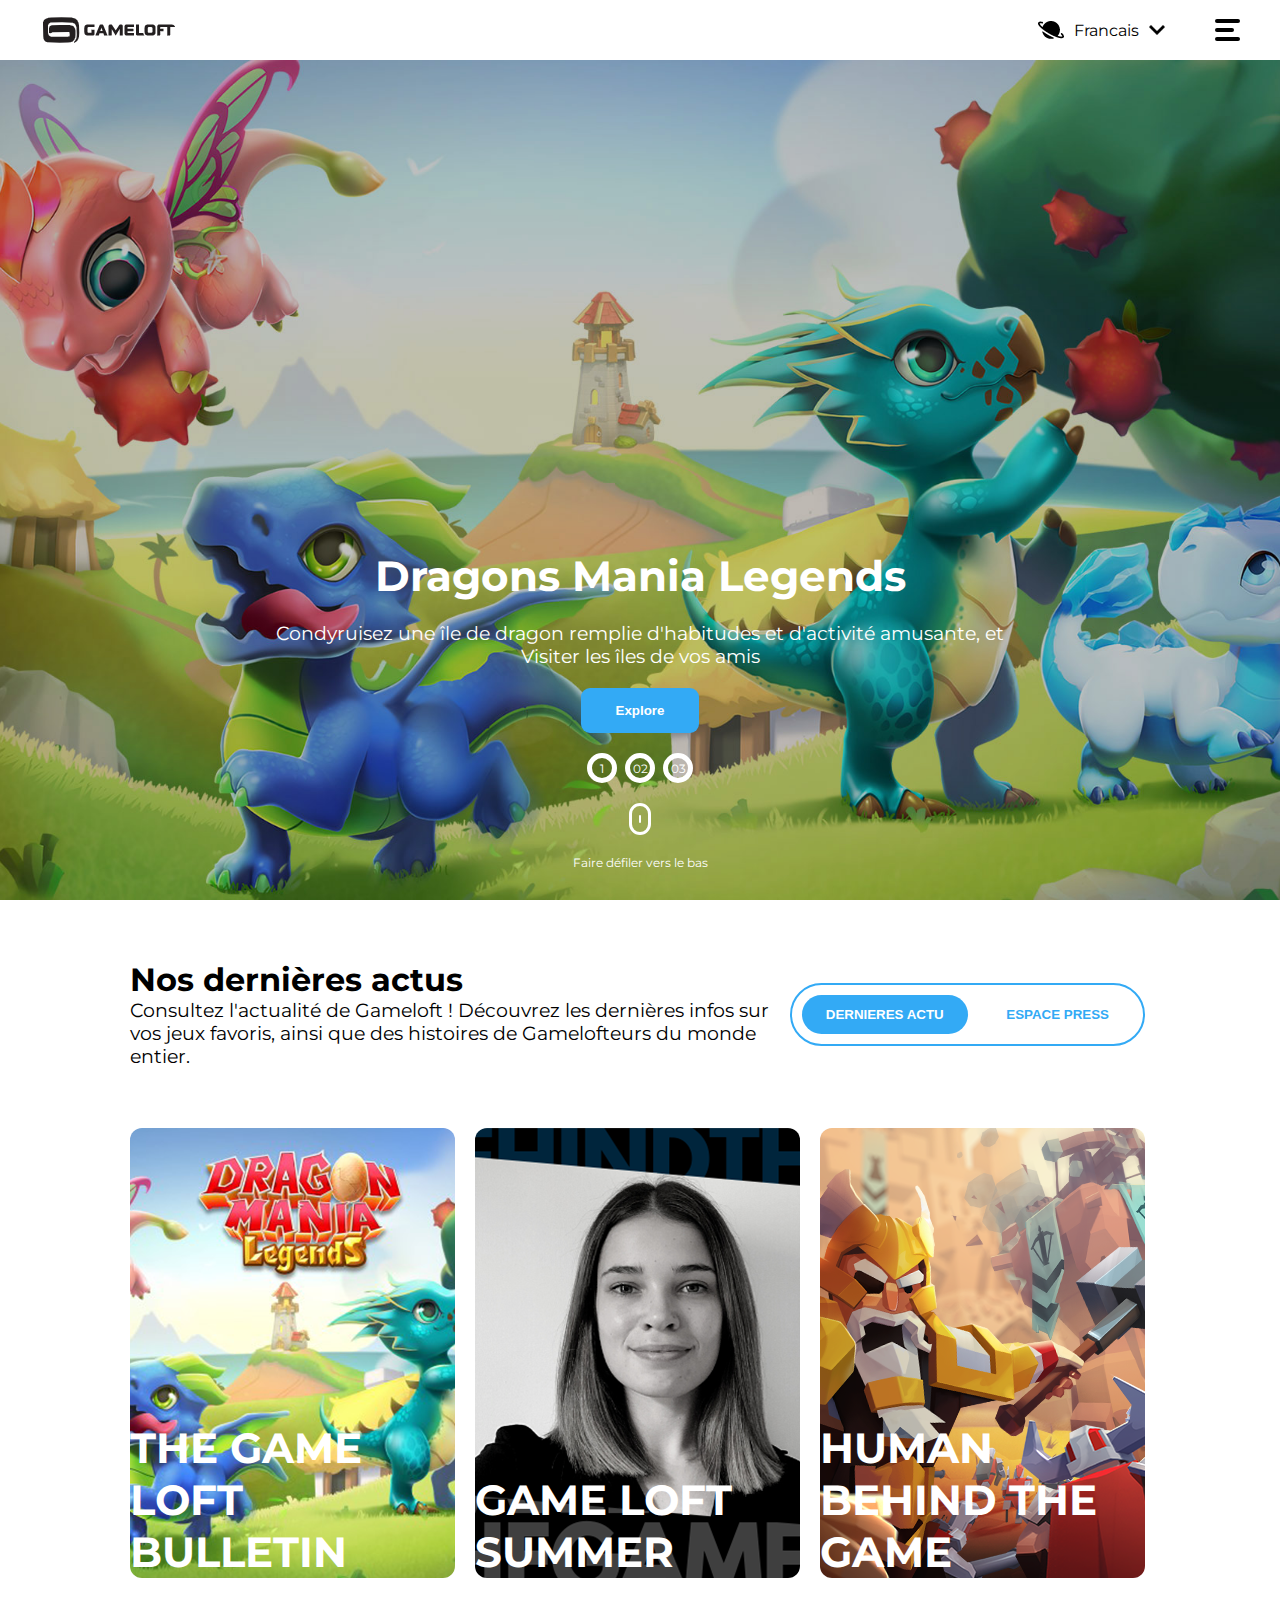
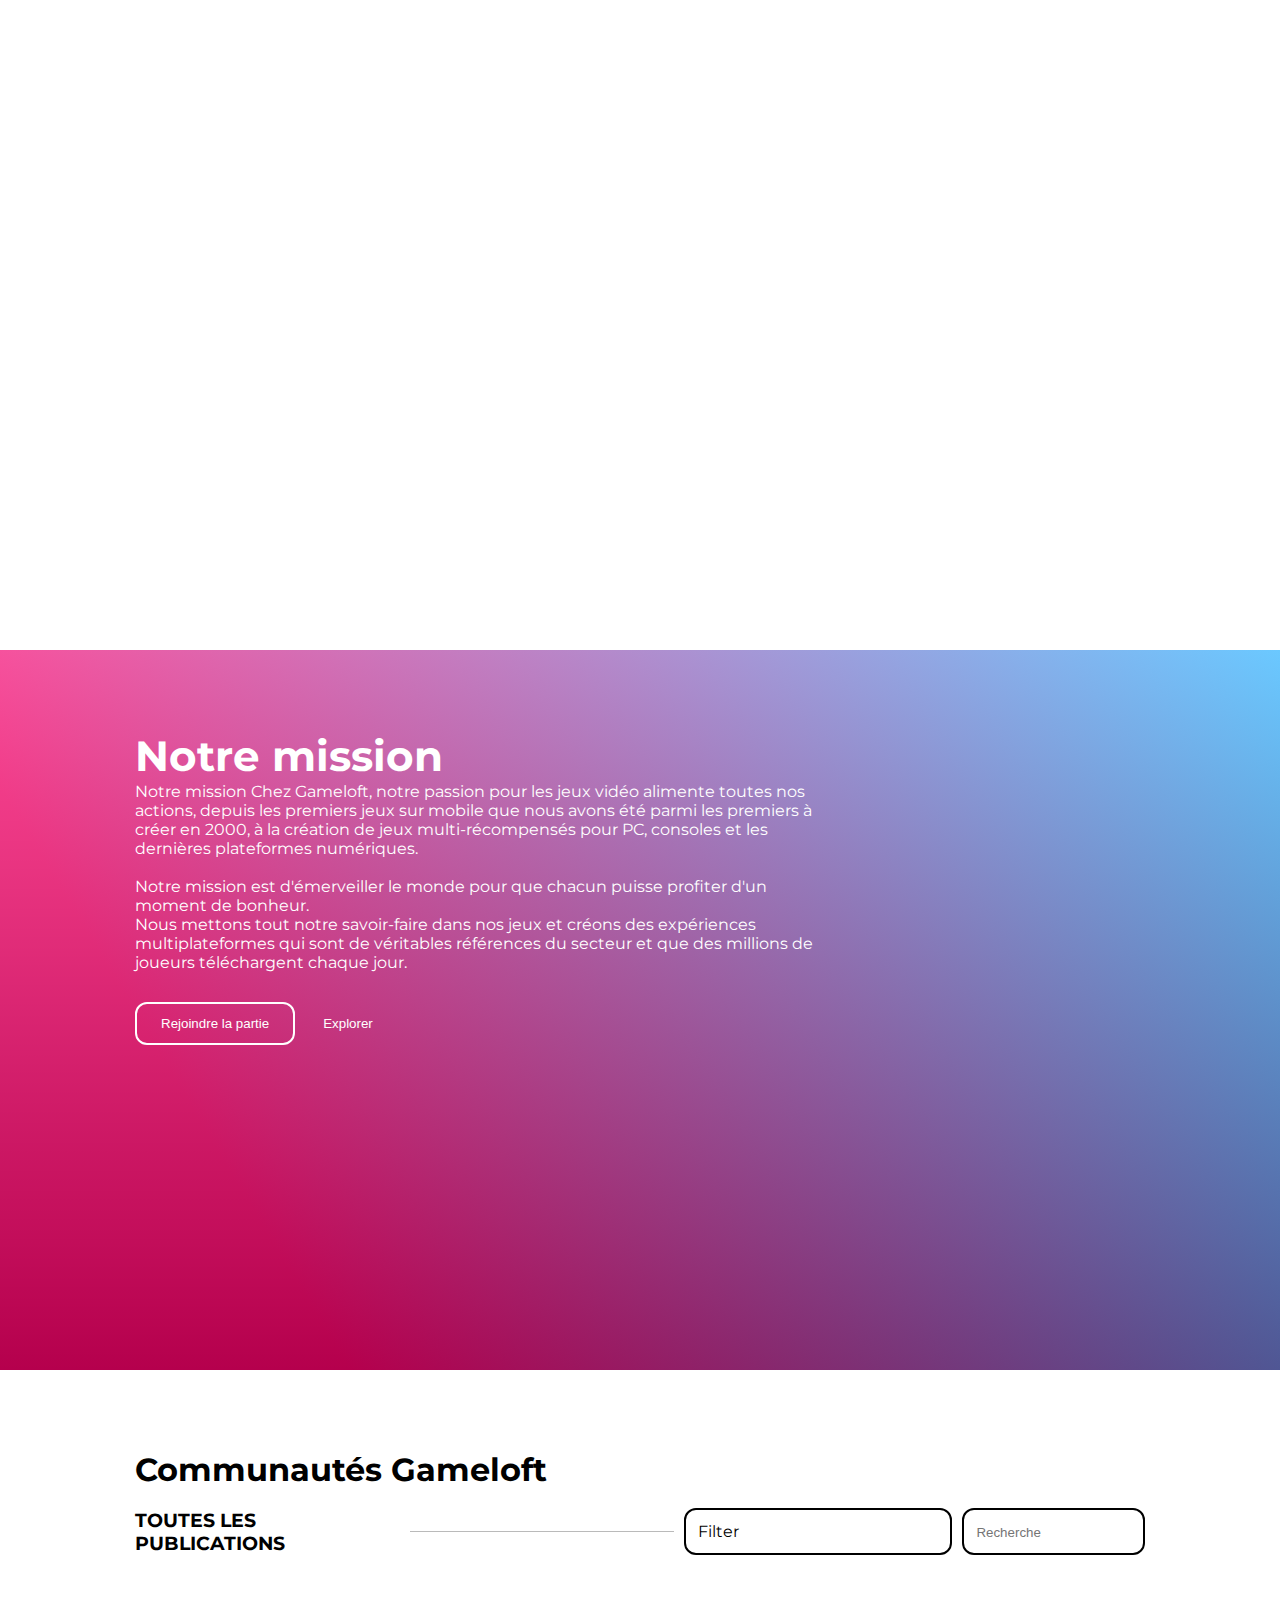
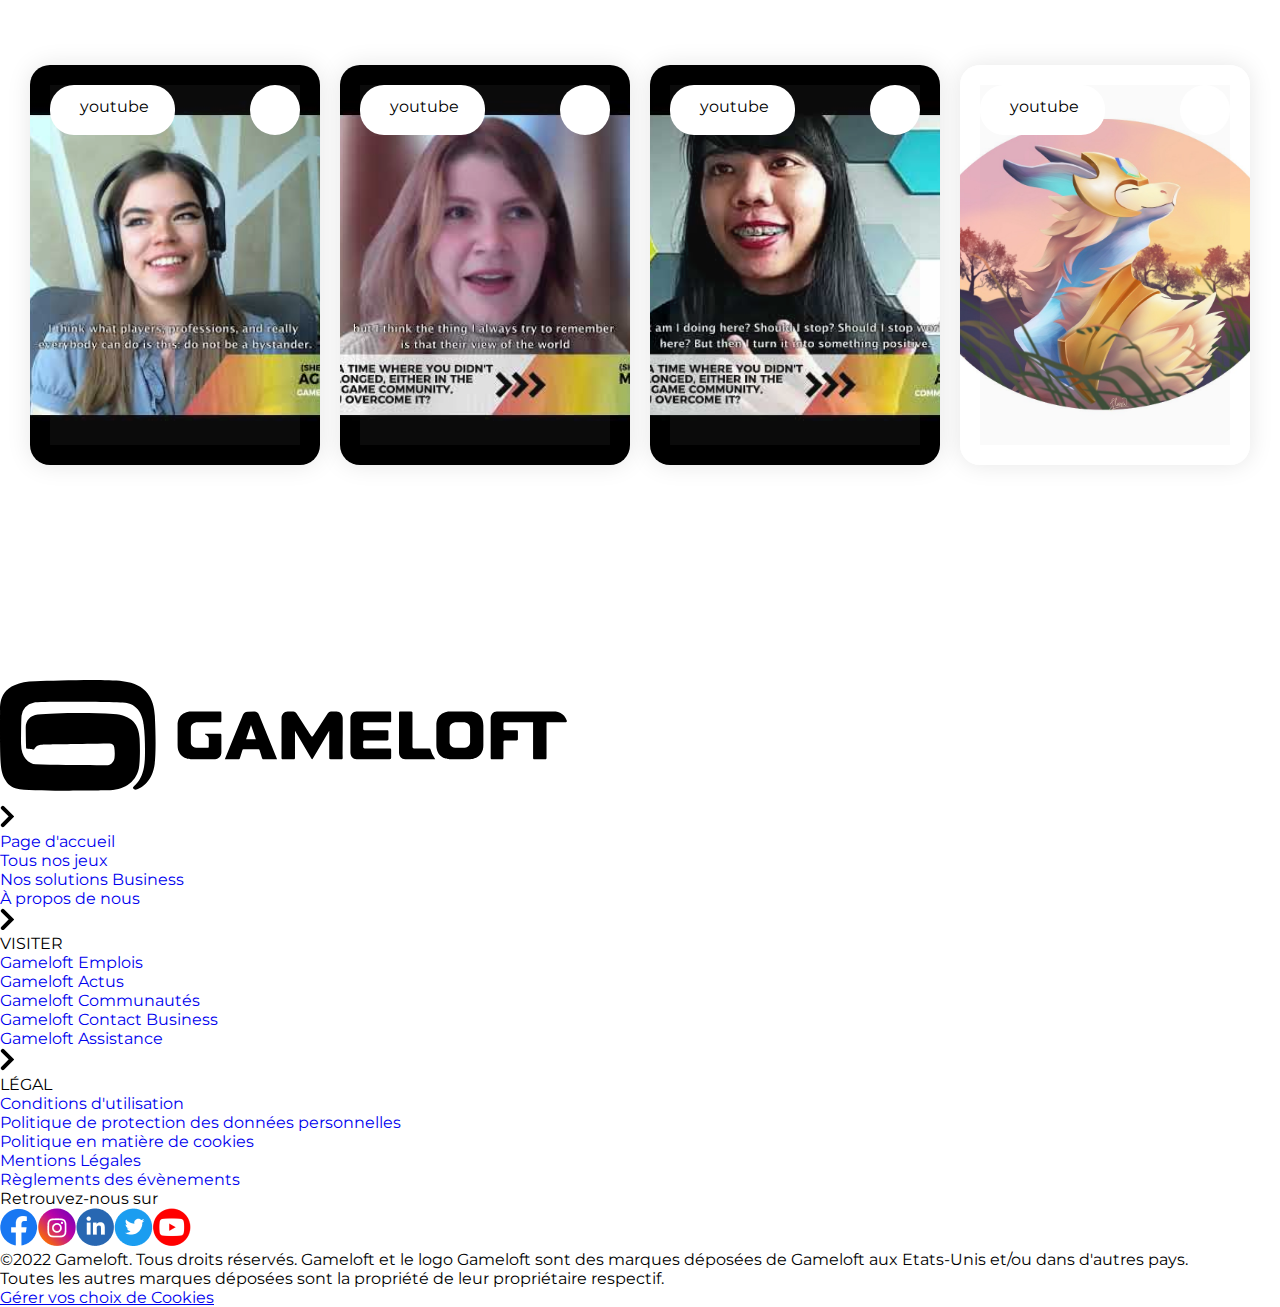
==== index copy.html @ cb3b779a "samuel" ====
<!DOCTYPE html>
<html lang="en">

<head>
    <meta charset="UTF-8">
    <meta http-equiv="X-UA-Compatible" content="IE=edge">
    <meta name="viewport" content="width=device-width, initial-scale=1.0">
    <link rel="stylesheet" href="./cssrapid_by_nk.css">
    <link rel="stylesheet" href="./style.css">
    <link rel="preconnect" href="https://fonts.googleapis.com">
    <link rel="preconnect" href="https://fonts.gstatic.com" crossorigin>
    <link href="https://main.assets.gameloft.com/static/css/main.97bd566f.css" rel="stylesheet">
    <link rel="stylesheet" type="text/css" href="https://main.assets.gameloft.com/static/css/334.dd77a135.chunk.css">
    <link rel="stylesheet" type="text/css" href="./sam.css">
    <link href="https://fonts.googleapis.com/css2?family=Montserrat:wght@400;700&display=swap" rel="stylesheet">

    <title>Document</title>
</head>

<body>
    <header class="n flex space-between align-items-center">
        <img src="./bma.png" alt="">
        <div class="flex nj">
            <img src="./planet.png" alt=""><span>Francais</span><img src="./arrow-down.png" alt="" width="16">
            <div class="menu pointer">
                <div class="top"></div>
                <div class="md"></div>
                <div class="bottom"></div>
            </div>
        </div>
    </header>
    <main>
        <div class="an flex align-items-flex-end justify-content-center">
            <div class="gro flex align-items-center flex-column">
                <h1 class="white h1">Dragons Mania Legends
                </h1>
                <p class="grand white" style="text-align: center;">Condyruisez une île de dragon remplie d'habitudes et
                    d'activité amusante,
                    et <br>
                    Visiter les îles de vos amis</p>
                <button class="bl">Explore</button>
                <div class="chiffre flex">
                    <div class="un circle flex align-items-center justify-content-center white">1</div>
                    <div class="deux circle  flex justify-content-center align-items-center white">02</div>
                    <div class="trois circle flex align-items-center justify-content-center white">03</div>
                </div>
                <div class="rect flex ">
                    <div class="child"></div>
                </div>
                <p class="petit white">Faire défiler vers le bas</p>
            </div>

        </div>

        <section class="sect1">
            <div class="tete flex align-items-center">
                <div class="text">
                    <h1 class="h2">Nos dernières actus</h1>
                    <p class="grand">Consultez l'actualité de Gameloft ! Découvrez les dernières infos sur vos jeux
                        favoris, ainsi que
                        des histoires de Gamelofteurs du monde entier.</p>
                </div>
                <div class="last flex">
                    <button class="blue">DERNIERES ACTU</button>
                    <button class="nj">ESPACE PRESS</button>
                </div>
            </div>
            <div class="cartes">
                <div class="cart" style="background-image: url('./3.png');">
                    <h1 class="h1">THE GAME LOFT BULLETIN</h1>
                </div>
                <div class="cart" style="background-image: url('./1.png');">
                    <h1 class="h1">GAME LOFT SUMMER</h1>
                </div>
                <div class="cart" style="background-image: url('./2.png');">
                    <h1 class="h1">HUMAN BEHIND THE GAME</h1>
                </div>
            </div>
        </section>
        <section class="sect2">
            <div class="part">
                <div class="ensemble">
                    <h1 class="h1">Notre mission</h1>
                </div>
                <p>
                    Notre mission
                    Chez Gameloft, notre passion pour les jeux vidéo alimente toutes nos actions, depuis les premiers
                    jeux
                    sur mobile que nous avons été parmi les premiers à créer en 2000, à la création de jeux
                    multi-récompensés pour PC, consoles et les dernières plateformes numériques. <br><br>

                    Notre mission est d'émerveiller le monde pour que chacun puisse profiter d'un moment de bonheur.
                    <br>
                    Nous mettons tout notre savoir-faire dans nos jeux et créons des expériences multiplateformes qui
                    sont
                    de véritables références du secteur et que des millions de joueurs téléchargent chaque jour.
                </p>
                <button>Rejoindre la partie</button> <button class="btn2">Explorer</button>
            </div>



        </section>

        <section class="sect3">
            <div class="op">
                <h1 class="h2">Communautés Gameloft</h1>
                <br>
                <div class="filtre flex align-items-center">
                    <p class="grand pc" style="font-weight: 700;">TOUTES LES PUBLICATIONS</p>
                    <div class="trait pc"></div>
                    <div class="ft pc">Filter</div>
                    <form action="" class="form">
                        <input type="text" placeholder="Recherche">

                    </form>
                </div>
            </div>

            <div class="galerie">
                <div class="gt" style="background-image: url('./hqdefault (1).jpg');">
                    <div class="back">
                        <div class="send">
                            <p>youtube</p>
                            <div class="sd"></div>
                        </div>
                    </div>
                </div>

                <div class="gt" style="background-image: url('./hqdefault (2).jpg');">
                    <div class="back">
                        <div class="send">
                            <p>youtube</p>
                            <div class="sd"></div>
                        </div>
                    </div>
                </div>

                <div class="gt" style="background-image: url('./hqdefault.jpg');">
                    <div class="back">
                        <div class="send">
                            <p>youtube</p>
                            <div class="sd"></div>
                        </div>
                    </div>
                </div>

                <div class="gt"
                    style="background-image: url('./281960034_5383888024968499_2593416771716586921_n.jpg');">
                    <div class="back">
                        <div class="send">
                            <p>youtube</p>
                            <div class="sd"></div>
                        </div>
                    </div>
                </div>



            </div>
        </section>

    </main>

    <div class="com-footer">
        <div class="com-footer__wrapper">
            <div style="opacity: 1; visibility: inherit; transform: translate(0px, 0px);"><svg width="566.87"
                    height="130.71" viewBox="0 0 149.98 34.583" class="com-footer__logo">
                    <g transform="translate(70.456 83.815)">
                        <g transform="matrix(.26457 0 0 .26457 -83.057 -93.761)" fill="currentColor">
                            <path
                                d="m53.08 147.92c3.2 5.57 8.08 8.18 14.21 8.87 22 2.51 87.63 1.14 87.73 1.14 15.57 0 28.07-7.13 31.45-21.86 0.86-3.75 1.54-16.46 0.76-29.94-0.82-14-7.2-23.25-26.24-24.55-25.29-1.71-61.06-0.9-75.53 0.59-7.73 0.8-12.23 6.08-12.13 13.28 0.23 17.16 0.42 19.8 0.6 20.73 7.68 1.1 7.59 1.17 7.82 0.75a8.64 8.64 0 0 1 6.69-4.46c3.26-0.43 0.8-0.3 68.7-1.33 2.65 0 4.23 1.2 4.72 3.81a38.25 38.25 0 0 1 0.31 10.25c-0.22 2.91-2.62 7.55-7 7.61-0.1 0-48.64 0.23-71.8-0.84-7-0.32-14.67-7.22-14.67-20.06 0-5.45 0-23 0.46-28.45a14.49 14.49 0 0 1 12-13.18c8.64-1.57 89.15-0.62 94.26 0.55 14.53 3.32 15.75 20.73 15.8 21.1 1.36 10 1.49 21.28 1.37 31.47-0.3 23-8.89 28.05-11.76 31.37-0.86 1 0.25 1.46 1.95 2.69 7.22-1.35 17.55-9.25 19.57-26 0.78-6.47 1.38-21.28 0.13-47.85-0.81-17.25-8.06-32.11-32.1-34.85-20.85-2.37-66.77-0.48-87.39 0-36 0.82-35.32 21.37-35.33 29.74-0.14 52.99-0.09 59.85 5.42 69.42z">
                            </path>
                            <path
                                d="m301.82 79.16a4.92 4.92 0 0 1 3.08 0.93 5.88 5.88 0 0 1 1.84 2.46l18 44.2h-14.25c-0.43-0.09-0.66-0.5-0.85-1.22l-2.41-7.61c-0.1-0.82-0.55-1-1.57-1h-14.07c-1 0-1.47 0.19-1.57 1l-2.41 7.65c-0.18 0.72-0.41 1.13-0.85 1.22h-14.29l18.05-44.2a5.82 5.82 0 0 1 1.35-2 5.12 5.12 0 0 1 3.61-1.35zm-8.08 27.69h9.77l-4.89-14.17z">
                            </path>
                            <path
                                d="m254.91 115.47c1.26 0 1.56-0.37 1.52-1.57v-7.34c0-1.81-0.88-2.81-2.43-3.65-0.42-0.22-2.2-1.47-1.06-1.47h14.51c1.2 0 1.58 0.28 1.57 1.53v17c0 3.44-2.36 6.78-6.23 6.78h-24.64c-2.49 0-12.93-1.55-12.93-13.85v-19.85c0-12.3 10.44-13.91 12.93-13.89h29.34c1.26 0 1.55 0.39 1.53 1.59v7.54c0 1.2-0.27 1.57-1.53 1.57h-21.82c-4.82 0-7.2 2.53-7.2 5.66v14.29c0 3.12 2.38 5.66 7.2 5.66 0.46 0-0.55-0.03 9.24 0z">
                            </path>
                            <path
                                d="m504.45 115.47c-4.81 0-7.19-2.54-7.19-5.66v-14.29c0-3.13 2.38-5.66 7.2-5.66h6.11c4.81 0 7.19 2.53 7.19 5.66v14.29c0 3.12-2.37 5.66-7.19 5.66zm13.63 11.28c2.5 0 12.94-1.55 12.94-13.85v-19.85c0-12.3-10.44-13.91-12.93-13.89h-21.15c-2.5 0-12.93 1.59-12.93 13.89v19.87c0 12.3 10.43 13.87 12.93 13.85z">
                            </path>
                            <path
                                d="m360.39 126.4 16.5-28.05v26.9c0 0.73 0 1.5 1.38 1.5h10.7c1 0 1.38-0.31 1.38-1.47 0-23 0.12-15.91 0-39.31 0-3.44-2.36-6.81-6.23-6.81h-5.09a3.78 3.78 0 0 0-3.52 1.61c-15.92 24.49-14.87 23.21-15.73 23.4-0.86-0.19 0.2 1.11-15.73-23.4a3.78 3.78 0 0 0-3.52-1.61h-5.14c-3.88 0-6.21 3.37-6.23 6.81v39.31c0 1.16 0.34 1.47 1.38 1.47h10.7c1 0 1.38-0.31 1.38-1.47v-26.93l16.5 28.05a0.7 0.7 0 0 0 1.27 0z">
                            </path>
                            <path
                                d="m477.91 116.43a1.71 1.71 0 0 0-1.22-0.33h-15.12a1.45 1.45 0 0 1-1.45-1.46v-33.93c0-0.74 0-1.55-1.38-1.55h-10.7c-1 0-1.38 0.35-1.38 1.51v39.31c0 3.45 2.35 6.77 6.23 6.77h30a28.44 28.44 0 0 1-4.98-10.32z">
                            </path>
                            <path
                                d="m614.39 88.22c-2.4-7.83-10.19-9.08-12.3-9.06h-57.53c-3.87 0-6.19 3.37-6.23 6.81v39.31c0 1.16 0.34 1.47 1.38 1.47h10c1 0 1.38-0.31 1.38-1.47v-15.82a1.46 1.46 0 0 1 1.46-1.46h11.49c1.26 0 1.53-0.35 1.53-1.57v-6.91c0-1.22-0.27-1.57-1.53-1.57h-11.5a1.45 1.45 0 0 1-1.46-1.45v-5.19a1.45 1.45 0 0 1 1.46-1.45h28.2v35.42c0 1.16 0.34 1.47 1.37 1.47h10.71c1 0 1.38-0.31 1.38-1.47v-35.42h18.68c1.26 0 1.92-0.3 1.51-1.64z">
                            </path>
                            <path
                                d="m436.09 106.43c0 1.22-0.27 1.58-1.53 1.57h-22.29a1.47 1.47 0 0 0-1.46 1.46v5.18a1.46 1.46 0 0 0 1.46 1.46h25c1.26 0 1.53 0.41 1.53 1.57v7.54c0 1.2-0.27 1.55-1.52 1.54h-33c-3.87 0-6.19-3.32-6.22-6.77v-34c0-3.44 2.35-6.81 6.23-6.81h33c1.25 0 1.55 0.39 1.53 1.59v7.54c0 1.16-0.27 1.57-1.52 1.57h-25.03a1.46 1.46 0 0 0-1.46 1.45v5.19a1.46 1.46 0 0 0 1.46 1.45h22.29c1.26 0 1.53 0.35 1.53 1.57z">
                            </path>
                        </g>
                    </g>
                </svg></div>
            <div style="opacity: 1; visibility: inherit; transform: translate(0px, 0px);">
                <div class="CollapseItem_root__ooGWF com-footer__inner-link">
                    <div class="CollapseItem_mask__-0ii7"><svg width="14.277" height="22.898"
                            viewBox="0 0 14.277 22.898" class="CollapseItem_arrow__UVZrw">
                            <path d="M0,0,8.62,8.62,17.241,0" transform="translate(2.828 20.069) rotate(-90)"
                                fill="none" stroke="currentColor" stroke-linecap="round" stroke-width="4"></path>
                        </svg></div>
                    <div
                        class="CollapseItem_content__cOuo9 CollapseItem_content--non-title__f7SBB com-footer__inner-link-content">
                        <ul>
                            <li><a href="/" class="com-footer__inner-link-content--active">Page d'accueil</a></li>
                            <li><a href="/games">Tous nos jeux</a></li>
                            <li><a href="/gaming-for-business">Nos solutions Business</a></li>
                            <li><a href="/about-us">À propos de nous</a></li>
                        </ul>
                    </div>
                </div>
            </div>
            <div style="opacity: 1; visibility: inherit; transform: translate(0px, 0px);">
                <div class="CollapseItem_root__ooGWF com-footer__visit">
                    <div class="CollapseItem_mask__-0ii7"><svg width="14.277" height="22.898"
                            viewBox="0 0 14.277 22.898" class="CollapseItem_arrow__UVZrw">
                            <path d="M0,0,8.62,8.62,17.241,0" transform="translate(2.828 20.069) rotate(-90)"
                                fill="none" stroke="currentColor" stroke-linecap="round" stroke-width="4"></path>
                        </svg></div>
                    <div class="CollapseItem_title__JABsE">VISITER</div>
                    <div class="CollapseItem_content__cOuo9 com-footer__visit-content">
                        <ul>
                            <li><a target="_blank" rel="noopener noreferrer"
                                    href="https://www.gameloft.com/corporate/fr/jobs/apply">Gameloft Emplois</a></li>
                            <li><a target="_blank" rel="noopener noreferrer"
                                    href="https://www.gameloft.com/central/fr/">Gameloft Actus&nbsp;</a></li>
                            <li><a target="_blank" rel="noopener noreferrer"
                                    href="https://gmlft.co/Gameloft-Discord">Gameloft Communautés</a></li>
                            <li><a target="_blank" rel="noopener noreferrer"
                                    href="https://www.gameloft.com/corporate/fr/">Gameloft Contact Business</a></li>
                            <li><a target="_blank" rel="noopener noreferrer"
                                    href="https://gameloft.helpshift.com/hc/fr/">Gameloft Assistance</a></li>
                        </ul>
                    </div>
                </div>
            </div>
            <div style="opacity: 1; visibility: inherit; transform: translate(0px, 0px);">
                <div class="CollapseItem_root__ooGWF com-footer__legal">
                    <div class="CollapseItem_mask__-0ii7"><svg width="14.277" height="22.898"
                            viewBox="0 0 14.277 22.898" class="CollapseItem_arrow__UVZrw">
                            <path d="M0,0,8.62,8.62,17.241,0" transform="translate(2.828 20.069) rotate(-90)"
                                fill="none" stroke="currentColor" stroke-linecap="round" stroke-width="4"></path>
                        </svg></div>
                    <div class="CollapseItem_title__JABsE">LÉGAL</div>
                    <div class="CollapseItem_content__cOuo9 com-footer__legal-content">
                        <ul>
                            <li><a target="_blank" rel="noopener noreferrer"
                                    href="https://www.gameloft.com/fr/conditions-of-use">Conditions d'utilisation</a>
                            </li>
                            <li><a target="_blank" rel="noopener noreferrer"
                                    href="https://www.gameloft.com/fr/privacy-notice">Politique de protection des
                                    données personnelles</a></li>
                            <li><a target="_blank" rel="noopener noreferrer"
                                    href="https://www.gameloft.com/fr/legal/showcase-cookie-policy">Politique en matière
                                    de cookies</a></li>
                            <li><a target="_blank" rel="noopener noreferrer"
                                    href="https://www.gameloft.com/fr/information/legal-notices">Mentions Légales</a>
                            </li>
                            <li><a target="_blank" rel="noopener noreferrer"
                                    href="https://www.gameloft.com/fr/information/event">Règlements des évènements</a>
                            </li>
                        </ul>
                    </div>
                </div>
            </div>
            <div class="com-footer__follow-lang ty"
                style="opacity: 1; visibility: inherit; transform: translate(0px, 0px);">
                <div class="com-footer__follow-us">
                    <div class="SocialChannel_social-channel__A3sbm">
                        <div class="text-body2 SocialChannel_title__88oYm">Retrouvez-nous sur</div>
                        <div class="SocialChannel_icon-container__GznLE seo-footer-social-tracking-btn"><a
                                href="https://gmlft.co/SNS_FB_EN"
                                class="Icon_icon-circle__ZXlwO Icon_layout-fill__dr+jt Icon_fill-color__q4cZt SocialChannel_icon__I28hu com-footer__sns-icon"
                                target="_blank" rel="noreferrer noopener"><img
                                    src="[data-uri]"
                                    alt="facebook" class="Icon_icon__9oiVm"></a><a
                                href="https://www.instagram.com/gameloft"
                                class="Icon_icon-circle__ZXlwO Icon_layout-fill__dr+jt Icon_fill-color__q4cZt SocialChannel_icon__I28hu com-footer__sns-icon"
                                target="_blank" rel="noreferrer noopener"><img
                                    src="[data-uri]"
                                    alt="instagram" class="Icon_icon__9oiVm"></a><a
                                href="https://www.linkedin.com/company/gameloft"
                                class="Icon_icon-circle__ZXlwO Icon_layout-fill__dr+jt Icon_fill-color__q4cZt SocialChannel_icon__I28hu com-footer__sns-icon"
                                target="_blank" rel="noreferrer noopener"><img
                                    src="[data-uri]"
                                    alt="linkedin" class="Icon_icon__9oiVm"></a><a href="https://gmlft.co/SNS_TW_EN"
                                class="Icon_icon-circle__ZXlwO Icon_layout-fill__dr+jt Icon_fill-color__q4cZt SocialChannel_icon__I28hu com-footer__sns-icon"
                                target="_blank" rel="noreferrer noopener"><img
                                    src="[data-uri]"
                                    alt="twitter" class="Icon_icon__9oiVm"></a><a
                                href="https://www.youtube.com/user/gameloft"
                                class="Icon_icon-circle__ZXlwO Icon_layout-fill__dr+jt Icon_fill-color__q4cZt SocialChannel_icon__I28hu com-footer__sns-icon"
                                target="_blank" rel="noreferrer noopener"><img
                                    src="[data-uri]"
                                    alt="youtube" class="Icon_icon__9oiVm"></a></div>
                    </div>
                </div>
            </div>
            <div class="com-footer__bottom-container">
                <div style="opacity: 1; visibility: inherit; transform: translate(0px, 0px);">
                    <div class="com-footer__copyright text-body3">
                        <p>©2022 Gameloft. Tous droits réservés. Gameloft et le logo Gameloft sont des marques déposées
                            de Gameloft aux Etats-Unis et/ou dans d'autres pays.</p>
                        <p>Toutes les autres marques déposées sont la propriété de leur propriétaire respectif.</p>
                    </div>
                </div>
                <div style="opacity: 1; visibility: inherit; transform: translate(0px, 0px);">
                    <div class="com-footer__copyright text-body3">
                        <p><a href="javascript:Didomi.preferences.show()"><u>Gérer vos choix de Cookies</u></a></p>
                    </div>
                </div>
            </div>
        </div>
    </div>
</body>

</html>
---- cssrapid_by_nk.css ----
:root{
    --orange: #FFA552;
    --bleu: #78C3FB;
    --bleu-fonce: #5896c6;
    --jaune: #FFBC42;
    --vert-pal: #6A8D73;
    --vert-bleu: #17BEBB;
    --rose: #B6465F;
}
* {
    margin: 0;
    padding: 0;
    box-sizing: border-box;
}


.border-none {
    border: none;
}
.bg-none {
    background: none;
}

/* -----------partie des boutons--------- */
.btn-small {
    padding: 16px 30px;
    border: none;
}

.btn-normal {
    padding: 16px 50px;
    border: none;
}
.btn-big {
    padding: 20px 100px;
    border: none;
}

/* --------partie radius-------------- */

.radius-small{
    border-radius: 5px;
}
.radius-normal{
    border-radius: 40px;
}
.radius-top-left {
    border-top-left-radius: 40px;
}
.radius-top-right {
    border-top-right-radius: 40px;
}
.border-bottom-right-radius {
    border-bottom-right-radius: 40px;
}
.border-bottom-left-radius {
    border-bottom-left-radius: 40px;
}
/* --------------Faire des formes------------ */

.circle {
    border-radius: 50%;
}

/* -------------------container------------------- */

.container-100 {
    padding: 0 100px;
    height: auto;
}
.container-150 {
    padding: 0 150px;
    height: auto;
}
.container-center {
    margin:auto;
}


/* ---------------Alignement de text-------------- */
.text-center {
    text-align: center;
}
.text-end {
    text-align: end;
}
.text-justify {
    text-align: justify;
}
.text-left {
    text-align: left;
}
.text-right{
    text-align: right;
}
/* -------------flex----------------- */

.flex {
    display: flex;
}
.justify-content-center {
    justify-content: center;
}
.justify-content-start {
    justify-content: start;
}
.justify-content-end {
    justify-content: end;
}
.align-items-center {
    align-items: center;
}
.align-items-flex-end {
    align-items: flex-end;
}
.align-items-flex-start {
    align-items: flex-start;
}

.flex-column {
    flex-direction: column;
    -ms-flex-direction: column;
}

.space-between {
    justify-content: space-between;
}
.space-around {
    justify-content: space-around;
}


/* -------------grid----------------- */
.grid {
    display: grid;
}
.col4 {
    grid-template-columns: repeat(4, 25%);
    justify-content: center;
}

.col5 {
    grid-template-columns: repeat(5, 20%);
    justify-content: center;
}

.col3 {
    grid-template-columns: repeat(3, 33.33%);
    justify-content: center;
}
.col2 {
    grid-template-columns: repeat(2, 50%);
    justify-content: center;
}

.width-100 {
    width: 100%;
}
.height-100 {
    width: 100vh;
}


.gap10 {
    gap: 10px;
}
.gap20 {
    gap: 20px;
}
.gap30 {
    gap: 30px;
}
.gap40 {
    gap: 40px;
}
.gap50 {
    gap: 50px;
}

/* ----------partie animation --------- */
.transition01s {
    transition: all .1s;
}
.transition02s {
    transition: all .2s;
}
.transition03s {
    transition: all .3s;
}
.transition04s {
    transition: all .4s;
}
.transition05s {
    transition: all .5s;
}
.transition1s {
    transition: all 1s;
}

.ease-in {
    transition-timing-function: ease-in;
}

.ease-out {
    transition-timing-function: ease-out;
}
.ease-in-out {
    transition-timing-function: ease-in-out;
}

.delay1s {
    transition-delay: 1s;
}
.delay05s {
    transition-delay: .5s;
}

.scale:hover {
    transform: scale(1.1);
}
.rotate:hover {
    transform: rotateZ(-2deg);
}
.rotate-all-Z:hover {
    transform: rotateZ(360deg);
}
.rotate-all-Y:hover {
    transform: rotateY(360deg);
}
.rotate-all-X:hover {
    transform: rotateX(360deg);
}

/* -----------------------Animation personnalité------------------------------ */
.scale-rotate-left:hover {
    transform: rotateZ(-2deg) scale(1.1);
}
.scale-rotate-right:hover {
    transform: rotateZ(2deg) scale(1.1);
}
.shadow-anime:hover {
    box-shadow: -8px 8px 0px black;
}

/* ----------Animation-------- */
.batement{
    box-shadow: 0 0 0 0 black;
    animation: batement 1.3s infinite;
}
@keyframes batement {
    to {
        box-shadow: 0px 0px 18px rgba(0, 0, 0, 0.01);
    }
}

.non:hover {
    animation: non .4s forwards;
}
@keyframes non {
    0% {
        transform: translateX(0px);
    }
    20% {
        transform: translateX(-5px);
    }
    40% {
        transform: translateX(5px);
    }
    60% {
        transform: translateX(-5px);
    }
    80% {
        transform: translateX(5px);
    }
    100% {
        transform: translateX(0px);
    }

}
.oui:hover {
    animation: oui .4s forwards;
}
@keyframes oui {
    0% {
        transform: translateY(0px);
    }
    20% {
        transform: translateY(-10px);
    }
    40% {
        transform: translateY(10px);
    }
    60% {
        transform: translateY(-10px);
    }
    80% {
        transform: translateY(10px);
    }
    100% {
        transform: translateY(0px);
    }

}

.boule:hover {
    animation: boule 4s infinite;
}
@keyframes boule {
    0% {
        transform: skewX(2deg);
    }
    20% {
        transform: skewX(-2deg);
    }
    40% {
        transform: skewX(2deg);
    }
    60% {
        transform: skewX(-4deg);
    }
    80% {
        transform: skewX(4deg);
    }
    100% {
        transform: skewX(2deg);
    }

}

.glisser-haut {
    animation: haut .5s ease-out;
}
@keyframes haut {
    from{
        opacity: 0;
        transform: translateY(-100%);
    }
    to{
        opacity: 1;
        transform: translateY(0px);
    }
}

.glisser-droite {
    animation: droite .5s ease-out;
}
@keyframes droite {
    from{
        opacity: 0;
        transform: translateX(-100%);
        
    }
    to{
        opacity: 1;
        transform: translateX(0px);
    }
    
}
.glisser-gauche {
    animation: gauche .5s ease-out;
}
@keyframes gauche {
    from{
        opacity: 0;
        transform: translateX(100%);
        
    }
    to{
        opacity: 1;
        transform: translateX(0px);
    }
    
}
.glisser-bas {
    animation: bas .5s ease-out;
}
@keyframes bas {
    from{
        opacity: 0;
        transform: translateY(100%);
    }
    to{
        opacity: 1;
        transform: translateX(0px);
    }
}

/* ------------cursor-------- */
.pointer {
    cursor: pointer;

}

/* ------------signifiant-------- */
.liste {
    list-style: none;
}

a{
    text-decoration: none;
}

.shadow {
    box-shadow: 5px 5px 12px rgba(0, 0, 0, 0.2);
}




/* -------------partie media------------- */

@media all and (max-width: 900px) {
    .col4 {
        grid-template-columns: repeat(3, 32%);
    }
    .col5 {
        grid-template-columns: repeat(4, 20%);
        justify-content: center;
    }
    .col3 {
        grid-template-columns: repeat(2, 33.33%);
        justify-content: center;
    }
    .col2 {
        grid-template-columns: repeat(1, 50%);
        justify-content: center;
    }
}
@media all and (max-width: 650px) {
    .col4 {
        grid-template-columns: repeat(2, 32%);
    } 
    .col5 {
        grid-template-columns: repeat(3, 20%);
        justify-content: center;
    }
    .col3 {
        grid-template-columns: repeat(1, 33.33%);
        justify-content: center;
    }
    .col2 {
        grid-template-columns: repeat(1, 50%);
        justify-content: center;
    }
}
@media all and (max-width: 400px) {
    .col4 {
        grid-template-columns: repeat(1, 32%);
    } 
    .col5 {
        grid-template-columns: repeat(2, 20%);
        justify-content: center;
    }
    .col2 {
        grid-template-columns: repeat(1, 50%);
        justify-content: center;
    }
}
---- style.css ----
body {
    font-family: 'Montserrat', sans-serif;
}

header {
    height: 60px;
    box-shadow: 0 0 25px rgba(97, 97, 97, 0.233);
    padding: 0 40px;
}

.h1 {
    font-size: 42px;
}

.h2 {
    font-size: 32px;
}

.grand {
    font-size: 19px;
}

.menu {
    height: auto;
    width: 25px;
    display: flex;
    flex-direction: column;
    gap: 5px;

}

.menu .top {
    width: 100%;
    height: 4px;
    background: #000;
    border-radius: 40px;
    transition: all .3s;

}

.menu .md {
    width: 75%;
    height: 4px;
    background: #000;
    border-radius: 40px;
    transition: all .3s;
}

.menu .bottom {
    width: 100%;
    height: 4px;
    background: #000;
    border-radius: 40px;
    transition: all .3s;

}

.nj {
    gap: 10px;
    justify-content: center;
    align-items: center;
    transition: all .3s;

}

.menu {
    margin-left: 40px;

}

.menu:hover>.md {
    width: 100%;
}

main {}

main .an {
    width: 100%;
    height: calc(100vh - 60px);
    background-image: url('./DML-land1.jpg');
    background-position: center;
    background-size: cover;
    background-repeat: no-repeat;


}

.an {
    padding-bottom: 30px;
}

.circle {
    border: 5px solid white;
    width: 30px;
    height: 30px;
    font-size: 12px;

}

.gro {
    gap: 20px;
}

.bl {
    padding: 15px 35px;
    background-color: #33AAF5;
    color: white;
    font-weight: 900;
    border-radius: 9px;
    border: none;
    outline: none;
}

.chiffre {
    gap: 8px;
}

.white {
    color: white;
}

.rect {
    width: 22px;
    height: 32px;
    border: 3px solid white;
    border-radius: 40px;
    justify-content: center;
    align-items: center;
}

.child {
    background-color: white;
    width: 2px;
    height: 8px;
    background-color: white;
    border-radius: 12px;
}

.sect1 {
    height: 150vh;
    padding: 60px 135px 60px 130px;
}

.petit {
    font-size: 12px;

}

.text {
    width: 65%;
}

.last {
    width: 35%;
    border: 2px solid #33AAF5;
    padding: 10px;
    display: flex;
    justify-content: space-between;
    border-radius: 40px;

}



.last .blue {
    background-color: #33AAF5;
    border-radius: 40px;
    outline: none;
    padding: 12px 24px;
    border: none;
    color: white;
    font-weight: 900;
}

.last .blue {
    background-color: #33AAF5;
    border-radius: 40px;
    outline: none;
    padding: 12px 24px;
    border: none;
    color: white;
    font-weight: 900;
}

.last .nj {
    background-color: #33AAF5;
    outline: none;
    padding: 12px 24px;
    border: none;
    color: white;
    font-weight: 900;
    background: none;
    color: #33AAF5;
}

.cart {
    width: 33%;
    height: 450px;
    border-radius: 12px;
    display: flex;
    align-items: flex-end;
    color: white;


}

.cartes {
    display: flex;
    gap: 20px;
    justify-content: center;
    margin-top: 60px;
}

.op {
    padding: 80px 135px;
}


.sect2 {
    height: 80vh;
    padding: 80px 135px;
    background: linear-gradient(-120.99deg, transparent -27.77%, rgba(46, 178, 255, 0.71) 0px, rgba(255, 0, 108, 0.71) 79.64%), linear-gradient(0deg, rgb(0, 0, 0), transparent);
    color: white;
}

.part {
    width: 70%;
}

.sect2 button {
    padding: 12px 24px;
    border-radius: 12px;
    background: none;
    color: white;
    border: 2px solid white;
    margin-top: 30px;
}

.sect2 .btn2 {
    border: none;
}

.sect3 {
    height: 100vh;
}

.pc {
    width: 30%;
}

.filtre {
    gap: 10px;
}

.trait {
    background-color: rgba(128, 128, 128, 0.541);
    height: 1px;
}

.ft,
.form {
    padding: 12px;
    border: 2px solid black;
    border-radius: 12px;

}

.form input {
    width: 100%;
    height: 100%;
    border: none;
    outline: none;
}

.gt {
    height: 400px;
    width: 25%;
    border-radius: 20px;
    background-position: center;
    background-repeat: no-repeat;
    background-size: cover;
    box-shadow: 0 0 24px rgba(0, 0, 0, 0.103);
    padding: 20px;

}

.sd {
    width: 50px;
    height: 50px;
    background-color: white;
    border-radius: 50%;
}

.galerie {
    display: flex;
    gap: 20px;
    margin: 30px;


}

.send {
    display: flex;
    justify-content: space-between;
}

.back {
    height: 100%;
    background-color: rgba(168, 168, 168, 0.062);
}

.send p {
    padding: 12px 30px;
    background-color: white;
    font-size: 800;
    width: 50%;
    border-radius: 24px;


}

.ty {

}

.sect4 {
    margin-top: 100px;
   
}

.sect4 img {
    
    width: 60%;
}

.gauche {
    margin-top: 30px;
    width: 30%;


}

.gauche p {
    margin-top: 30px;
}
---- sam.css ----
.SocialShare_root__22Beh{position:relative;z-index:1}.SocialShare_container__e498R{align-items:center;background-color:#fff;border-radius:1000px;box-shadow:0 4px 10px 0 #00000040;display:flex;justify-content:center;padding:10px;position:absolute;z-index:-1}.SocialShare_icon__NUIjR{display:block;position:relative}.SocialShare_sns-icon__Hztqh{height:30px;padding:0!important;width:30px}.SocialShare_expand-left__JyWqz{flex-direction:row;height:calc(100% + 8px);right:-6px;top:-4px;width:auto}.SocialShare_expand-left__JyWqz:after{content:"";height:40px;width:36px}.SocialShare_expand-left__JyWqz .SocialShare_icon__NUIjR{margin-right:10px}.SocialShare_expand-down__5N1TU{flex-direction:column;height:auto;right:-4px;top:-6px;width:calc(100% + 8px)}.SocialShare_expand-down__5N1TU:before{content:"";height:36px;width:40px}.SocialShare_expand-down__5N1TU .SocialShare_icon__NUIjR{margin-top:10px}.SocialHubCard_root__BLgIr{border-radius:30px;box-shadow:0 4px 4px 0 #00000040;display:block;height:100%;position:relative;width:268px}@media(min-width:620px){.SocialHubCard_root__BLgIr{width:302px}}.com-social-hub-card__img-box{border-radius:30px;overflow:hidden}.com-social-hub-card__img{height:100%;transition:-webkit-transform .2s ease;transition:transform .2s ease;transition:transform .2s ease,-webkit-transform .2s ease}.com-social-hub-card__img:before{background:linear-gradient(180deg,transparent,rgba(0,0,0,.9));bottom:0;content:"";left:0;position:absolute;right:0;top:0}.com-social-hub-card__img img{display:block;height:100%;object-fit:cover;pointer-events:none;-webkit-user-select:none;-ms-user-select:none;user-select:none;width:100%}.com-social-hub-card:hover .com-social-hub-card__img{-webkit-transform:scale(1.1);transform:scale(1.1)}.com-social-hub-card__action{align-items:center;display:flex;justify-content:space-between;left:0;padding:24px;position:absolute;top:0;width:100%;z-index:1}.com-social-hub-card__type{background-color:#fff;border-radius:100px;color:#000;font-size:.9em;font-weight:600;padding:8px 16px}.com-social-hub-card__content{color:#fff;display:flex;flex-direction:column;height:100%;justify-content:flex-end;left:0;padding:1rem 1.2rem;position:absolute;text-align:left;top:0;width:100%}.com-social-hub-card__content p{-webkit-line-clamp:5;-webkit-box-orient:vertical;display:-webkit-box;overflow:hidden}.com-social-hub-card__noresult-img{background-color:#ccc;border-radius:30px;overflow:hidden}.com-social-hub-card__noresult-img:after{background:rgba(0,0,0,.7);bottom:0;content:"";left:0;position:absolute;right:0;top:0}.com-social-hub-card__noresult-img img{height:100%;object-fit:cover;width:100%}.com-social-hub-card__noresult-text{color:#fff;font-weight:400;left:50%;padding:1em;position:absolute;top:50%;-webkit-transform:translate(-50%,-50%);transform:translate(-50%,-50%);width:100%}.com-social-hub-card__see-more{align-items:center;background-color:#ccc;border-radius:30px;display:flex;flex-direction:column;height:100%;justify-content:center;overflow:hidden;position:relative}.com-social-hub-card__see-more:after{background:rgba(0,0,0,.7);bottom:0;content:"";left:0;position:absolute;right:0;top:0}.com-social-hub-card__see-more img{height:100%;object-fit:cover;width:100%}.com-social-hub-card__see-more-text{align-items:center;color:#fff;cursor:pointer;display:flex;font-weight:700;height:100%;justify-content:center;left:50%;padding:1em;position:absolute;top:50%;-webkit-transform:translate(-50%,-50%);transform:translate(-50%,-50%);width:100%}.com-social-hub-card__see-more-text:hover{text-decoration:underline}.SelectBase_root__RNqWX{display:flex}.SelectBase_disabled__w2Gd1{opacity:.5;pointer-events:none}.SelectBase_value-container__4S\+5i{align-items:center;border:2px solid #000;border-radius:8px;display:flex;height:2.8rem;padding:0 12px;width:100%}.SelectBase_options__5eOpe{-webkit-tap-highlight-color:transparent;background-color:#fff;border-radius:8px;box-shadow:0 10px 32px -8px rgba(0,0,0,.16),0 0 1px rgba(0,0,0,.4);max-height:400px;max-width:90vw;opacity:0;overflow-y:auto;pointer-events:none;position:relative;transition:opacity .2s ease;z-index:3}.SelectBase_options__5eOpe::-webkit-scrollbar{background-color:transparent;border-radius:8px;width:8px}.SelectBase_options__5eOpe::-webkit-scrollbar-thumb{background-color:#ccc;border-radius:8px}.SelectBase_options--expanded__oBiNW{opacity:1;pointer-events:auto}.SelectBase_option-container__WNyB4{cursor:pointer}.SocialHubFilter_root__q8oc9{width:100%}@media(min-width:768px){.SocialHubFilter_root__q8oc9{width:250px}}.SocialHubFilter_value__b15vf{align-items:center;display:flex;font-size:.92rem;width:100%}.SocialHubFilter_value-active__iLfce{border-color:#0095f3}.SocialHubFilter_value-active__iLfce .SocialHubFilter_arrow-icon__R38WB{-webkit-transform:rotate(90deg) scale(-1);transform:rotate(90deg) scale(-1)}.SocialHubFilter_value-text__c77SX{flex:1 1;overflow:hidden;padding:0 8px;text-overflow:ellipsis;text-transform:capitalize;white-space:nowrap}.SocialHubFilter_arrow-icon__R38WB{height:1rem;-webkit-transform:rotate(90deg);transform:rotate(90deg);transition:-webkit-transform .15s;transition:transform .15s;transition:transform .15s,-webkit-transform .15s}.SocialHubFilter_arrow-icon__R38WB path{stroke-width:2px}.SocialHubFilter_options__R0zxv{border-radius:16px;display:flex;flex-flow:row wrap;gap:var(--space-xs);justify-content:center;padding:var(--space-s)}.SocialHubFilter_filter-option__OjZPJ{border:1px solid #ccc;border-radius:10rem;padding:10px 18px;text-transform:capitalize;transition:background-color .1s}.SocialHubFilter_filter-option__OjZPJ:hover{background-color:#c0e7ff}.SocialHubFilter_filter-option--active__EW1WH{background-color:#0095f3;border-color:#c0e7ff;color:#fff}.SocialHubFilter_filter-option--active__EW1WH:hover{background-color:#8dd3ff}.SocialHubFilter_filter-option-x__s2LuK{font-size:.8em;margin-left:.5rem}.SocialHub_root__uHELt{color:#000;padding:var(--space-c-t) 0 var(--space-m) 0;position:relative}.com-social-hub__header{margin:0 var(--space-c-x)}.com-social-hub__story-header{font-weight:700;padding:var(--space-m) var(--space-c-x)}.com-social-hub__story-arrow{cursor:pointer;position:absolute;right:0;top:32%}.com-social-hub__story-arrow:first-of-type{left:0;right:auto;-webkit-transform:rotate(180deg);transform:rotate(180deg)}.com-social-hub__story-container{align-items:center;display:flex;flex-flow:row;justify-content:center;position:relative}@media(min-width:620px){.com-social-hub__story-container{margin:0 calc(var(--space-c-x) - 14px)}.com-social-hub__story-container--arrow{margin:0 var(--space-c-x);padding:0 30px}}.com-social-hub__story-slider{margin:0 auto}.com-social-hub__story-slide{display:grid;display:flex;max-width:100px;padding:14px;place-content:center;width:100%}@media(min-width:620px){.com-social-hub__story-slide{max-width:120px}}.com-social-hub__story{align-items:center;display:flex;flex:1 1;flex-direction:column}.com-social-hub__story-icon{border:3px solid #fff;border-radius:50%;margin-bottom:var(--space-2xs);overflow:hidden;width:100%}.com-social-hub__story-icon:link{border-color:#2699fb}.com-social-hub__story-icon:visited{border-color:#fff}.com-social-hub__story-icon img{display:block}.com-social-hub__story-title{-webkit-line-clamp:2;-webkit-box-orient:vertical;color:currentColor;display:-webkit-box;overflow:hidden;text-align:center}.com-social-hub__feed-header{align-items:stretch;display:flex;flex-direction:column;gap:var(--space-s);margin:var(--space-m) var(--space-c-x);position:relative;z-index:1}@media(min-width:768px){.com-social-hub__feed-header{align-items:center;flex-direction:row;flex-wrap:wrap;gap:0}}.com-social-hub__feed-title-container{align-items:center;color:currentColor;display:flex;flex:1 1;font-weight:700}.com-social-hub__feed-title-container hr{border:1px solid #ccc;border-top:none;flex:1 1;margin:0 10px}.com-social-hub__feed-title{cursor:pointer;text-transform:uppercase}.com-social-hub__filter{display:flex}.com-social-hub__search{font-size:.92rem;height:2.8rem}@media(min-width:768px){.com-social-hub__search{margin-left:var(--space-m)}}.com-social-hub__feed-container{display:flex;text-align:center}.com-social-hub__feed-slide{padding:12px 20px;width:auto}.com-social-hub__feed-no-result{margin:12px auto}.com-social-hub__pagination{color:currentColor;margin-top:var(--space-m);transition:opacity .2s ease}.com-social-hub__popup{align-items:center;background-color:#fff;border-radius:10px;color:#000;display:flex;flex-flow:column;justify-content:center;min-height:170px;min-width:300px;padding:var(--space-l) var(--space-xl);position:relative}.com-social-hub__popup-close{cursor:pointer;position:absolute;right:10px;top:10px}.com-social-hub__popup-close line{stroke-width:2px}.com-social-hub__popup-title{font-weight:700;margin-bottom:var(--space-m);-webkit-user-select:none;-ms-user-select:none;user-select:none}.com-social-hub__popup-icon-container{display:flex}.com-social-hub__popup-icon{cursor:pointer;height:40px;margin:0 6px;width:40px}.ScrollIndicator_root__j9-6H{align-items:center;bottom:20px;display:flex;flex-direction:column;justify-content:center;left:50%;position:absolute;-webkit-transform:translateX(-50%);transform:translateX(-50%)}.ScrollIndicator_body__wPEc4{border:2px solid #fff;border-radius:20px;height:32px;position:relative;width:22px}.ScrollIndicator_wheel__aj5S2{-webkit-animation:ScrollIndicator_wheel-up-down__FQwTz 1.5s ease infinite;animation:ScrollIndicator_wheel-up-down__FQwTz 1.5s ease infinite;background-color:#fff;border-radius:1px;height:7px;left:50%;position:absolute;top:5px;-webkit-transform:translateX(-50%);transform:translateX(-50%);width:2px}.ScrollIndicator_text__CqH\+A{color:#fff;margin-top:.8em}@-webkit-keyframes ScrollIndicator_wheel-up-down__FQwTz{0%{top:5px}45%{top:10px}55%{top:10px}to{top:5px}}@keyframes ScrollIndicator_wheel-up-down__FQwTz{0%{top:5px}45%{top:10px}55%{top:10px}to{top:5px}}.com-hotspot-banner{min-height:100vh;position:relative}.com-hotspot-banner__pagination{bottom:90px;position:absolute;text-align:center;width:100%}.com-hotspot-card{height:100vh;overflow:hidden;position:relative}.com-hotspot-card__overlay{background:linear-gradient(180deg,transparent 43.67%,#000);bottom:0;height:100%;left:0;pointer-events:none;position:absolute;-webkit-user-select:none;-ms-user-select:none;user-select:none;width:100%}.com-hotspot-card__wrapper{bottom:170px;color:#fff;padding:0 var(--space-c-x);position:absolute;width:100%}.com-hotspot-card__container{margin:0 auto;text-align:center;width:95%}@media(min-width:620px){.com-hotspot-card__container{width:80%}}@media(min-width:1200px){.com-hotspot-card__container{max-width:750px}}.com-hotspot-card__logo{margin-bottom:var(--space-2xs);max-width:150px;min-width:100px}@media(min-width:620px){.com-hotspot-card__logo{max-width:200px}}@media(min-width:1200px){.com-hotspot-card__logo{max-width:250px}}.com-hotspot-card__content{font-weight:400}.com-hotspot-card__button{margin-top:var(--space-m);text-transform:capitalize}.com-live-game{left:0;pointer-events:none;position:fixed;top:16%;width:78px;z-index:2}@media(min-width:620px){.com-live-game{width:90px}}@media(min-width:1200px){.com-live-game{width:100px}}.com-live-game__slider-container{background:linear-gradient(90deg,#232526,#414345 83.97%);border-radius:0 28px 28px 0;box-shadow:0 4px 4px rgba(0,0,0,.25);cursor:default;margin-top:var(--space-xs);padding:var(--space-xs) 0;pointer-events:all;position:relative}.com-live-game__slider{--slider-height:360px;width:100%}@media(min-width:620px){.com-live-game__slider{--slider-height:420px}}@media(min-width:1200px){.com-live-game__slider{--slider-height:460px}}.com-live-game__slider-card{align-items:center;cursor:pointer;display:flex;height:25%;justify-content:center}@media(min-width:1200px){.com-live-game__slider-card{height:25%}}.com-live-game__expand-btn{-webkit-tap-highlight-color:transparent;background:linear-gradient(90deg,#232526,#414345);border-bottom-right-radius:200px;border-top-right-radius:200px;box-shadow:0 4px 4px rgba(0,0,0,.25);color:#fff;cursor:pointer;height:50px;pointer-events:all;position:relative;width:100%}.com-live-game__expand-btn-icon{height:auto;left:50%;position:absolute;top:50%;-webkit-transform:translate(-50%,-50%);transform:translate(-50%,-50%);width:16px}.com-live-game__indicator{-webkit-tap-highlight-color:transparent;align-items:center;background:#404244;border-radius:0 14px 14px 0;color:#fff;cursor:pointer;display:flex;height:95px;left:100%;padding:0 4px;position:absolute;top:50%;-webkit-transform:translateY(-50%) translateX(-4px);transform:translateY(-50%) translateX(-4px)}.com-live-game__indicator-icon{transition:-webkit-transform .25s linear;transition:transform .25s linear;transition:transform .25s linear,-webkit-transform .25s linear;width:12px}.com-live-game__indicator-icon path{stroke-width:2px}.com-live-game__indicator-icon--open{-webkit-transform:rotate(180deg);transform:rotate(180deg)}.com-live-game__card{align-items:center;color:#fff;display:flex;flex-direction:column;height:100%;justify-content:center;margin:var(--space-2xs);text-align:center;width:100%}.com-live-game__card-icon{border:2px solid #fff;border-radius:50%;height:50px;width:50px}@media(min-width:620px){.com-live-game__card-icon{height:56px;width:56px}}@media(min-width:1200px){.com-live-game__card-icon{height:65px;width:65px}}.com-live-game__card-title{margin-top:.5em}.com-live-game__card:hover{color:#0095f3}.com-live-game__card:hover .com-live-game__card-icon{border:3px solid #0095f3}.quick-view{background-color:#fff;border-radius:1rem;box-shadow:0 1px 10px 0 #5b5b5b40;color:#000;font-size:.9rem;padding:.8rem;pointer-events:all}@media(min-width:620px){.quick-view{padding:1rem 1.2rem}}.quick-view__head{font-weight:700;margin-bottom:.5rem;text-align:center;text-transform:uppercase}.quick-view__info{align-items:center;display:flex}@media(max-width:359px){.quick-view__info{flex-direction:column}}.quick-view__icon{flex:0 0 auto;width:60px}@media(min-width:620px){.quick-view__icon{width:80px}}@media(min-width:1200px){.quick-view__icon{width:130px}}.quick-view__content{margin-left:.8em}@media(max-width:359px){.quick-view__name{text-align:center}}.quick-view__gerne{color:#ff006c;font-weight:600;margin:.25em 0}@media(max-width:359px){.quick-view__gerne{text-align:center}}.quick-view__store-info{align-items:flex-end;display:flex;line-height:1;margin:.3em 0}.quick-view__age{border:1px solid #000;font-weight:700;letter-spacing:0;padding:3px 0 3px 1px}.quick-view__star{font-size:1.5em;margin:0 4px}.quick-view__rate-icon{margin-right:4px;width:1.4em}.quick-view__rate-num{font-size:.85rem}.quick-view__more{align-items:flex-end;color:#0095f3;display:flex;margin:.25em 0}.quick-view__more-icon{height:auto;margin-right:4px;width:1.4em}.com-mission-statement{color:#fff;display:flex;flex-direction:column;justify-content:center;padding:var(--space-xl) var(--space-c-x);position:relative;width:100%}.com-mission-statement__mask{background:linear-gradient(-120.99deg,transparent -27.77%,rgba(46,178,255,.71) 0,rgba(255,0,108,.71) 79.64%),linear-gradient(0deg,#000,transparent);height:100%;left:0;position:absolute;top:0;width:100%}.com-mission-statement__content{padding:var(--space-xl) 0;width:100%;z-index:1}@media(min-width:1200px){.com-mission-statement__content{padding:15vh 0;width:65%}}@media(min-width:1500px){.com-mission-statement__content{width:50%}}.com-mission-statement__title{border-bottom:2px solid #fff;display:inline-block;width:-webkit-fit-content;width:-moz-fit-content;width:fit-content}@media(min-width:1000px){.com-mission-statement__title{max-width:14ch;padding-bottom:var(--space-xs)}}.com-mission-statement__description{margin-bottom:var(--space-l)}.com-mission-statement__button-wrapper{display:flex;flex-wrap:wrap}.com-mission-statement__button-wrapper :last-child{margin-right:0}.com-mission-statement__button{margin-right:var(--space-l)}.PressReleasePromoCard_root__bjH8Z{background:#fff;border-radius:26px;box-shadow:0 1px 15px rgba(0,0,0,.25);display:flex;flex-direction:column;height:23rem;margin:20px;padding:var(--space-s) var(--space-m);transition:box-shadow .25s;width:20rem}@media(min-width:620px){.PressReleasePromoCard_root__bjH8Z{height:25rem;width:22rem}}.PressReleasePromoCard_root__bjH8Z:hover{box-shadow:0 4px 30px rgba(0,0,0,.25)}.PressReleasePromoCard_date__Niyt0{color:#0095f3;margin-bottom:2rem;text-transform:uppercase}.PressReleasePromoCard_content__KxI8b{display:flex;flex:1 1;flex-direction:column;justify-content:space-between;padding-bottom:1em}.PressReleasePromoCard_title__CQcXn{-webkit-line-clamp:4;-webkit-box-orient:vertical;display:-webkit-box;font-weight:700;max-height:4.8em;overflow:hidden}.PressReleasePromoCard_excerpt__v80yy{-webkit-line-clamp:5;-webkit-box-orient:vertical;display:-webkit-box;margin-bottom:0;max-height:7em;overflow:hidden}.PressReleasePromoCard_readmore__nnlDZ{color:#0095f3}.PressReleasePromoCard_readmore__nnlDZ:hover{text-decoration:underline}.com-promotion-card{border-radius:30px;margin:15px 10px;overflow:hidden;position:relative;width:270px}@media(min-width:620px){.com-promotion-card{margin:20px;width:386px}}.com-promotion-card__img-box{border-radius:30px;overflow:hidden}.com-promotion-card__img{height:100%;transition:-webkit-transform .2s ease;transition:transform .2s ease;transition:transform .2s ease,-webkit-transform .2s ease}.com-promotion-card__img:before{background:rgba(0,0,0,.4);bottom:0;content:"";left:0;position:absolute;right:0;top:0}.com-promotion-card__img img{display:block;height:100%;object-fit:cover;pointer-events:none;-webkit-user-select:none;-ms-user-select:none;user-select:none;width:100%}.com-promotion-card__icon-button{cursor:pointer;position:absolute;right:1rem;top:1rem;z-index:2}.com-promotion-card__overlay{background:linear-gradient(180deg,rgba(255,0,108,.31) -130.67%,rgba(255,0,108,.86));background:var(--promotion-card-overlay,linear-gradient(180deg,rgba(255,0,108,.31) -130.67%,rgba(255,0,108,.86) 100%));bottom:0;height:0;left:0;opacity:.6;pointer-events:none;position:absolute;width:100%}.com-promotion-card__content{color:#fff;display:flex;flex-flow:column nowrap;height:100%;justify-content:flex-end;left:0;padding:1.5rem 2rem 2rem;position:absolute;text-align:left;top:0;width:100%;z-index:0}.com-promotion-card__title{font-weight:600;padding-right:2rem;text-transform:capitalize;width:100%}.com-promotion-card__title-underline{background-color:#fff;height:2px;margin-top:var(--space-m);width:40%}.com-promotion-card__title--idle{bottom:1.5rem;padding:0 3.5rem 0 0;position:absolute}.com-promotion-card__content-container{display:flex;flex:1 1;flex-flow:column nowrap;justify-content:space-between;position:relative;z-index:1}.com-promotion-card__description{font-weight:400;margin-top:1.5rem}.com-promotion-card__button{white-space:nowrap;width:100%}.com-promotion-card:hover{box-shadow:4px 6px 20px 10px rgba(0,0,0,.16)}.promotion-slider{overflow:visible!important}.promotion-slider__card-container{position:relative;width:auto}.com-promotion-banner{--circle-fill-color:#000;--circle-text-color:#000;overflow:hidden;padding-bottom:var(--space-c-b)}.com-promotion-banner__header{color:#000;padding:var(--space-c-t) var(--space-c-x) var(--space-m);width:100%}@media(min-width:900px){.com-promotion-banner__header{display:flex;flex-direction:row-reverse;gap:var(--space-m);justify-content:space-between}}.com-promotion-banner__switch-container{align-items:center;align-self:flex-start;border:1px solid #0095f3;border-radius:50rem;display:flex;margin-bottom:2rem;padding:6px;width:-webkit-fit-content;width:-moz-fit-content;width:fit-content}@media(min-width:900px){.com-promotion-banner__switch-container{margin-bottom:0}}.com-promotion-banner__tab{-webkit-tap-highlight-color:transparent;color:#0095f3;cursor:pointer;font-weight:700;padding:.8rem 1.4rem;position:relative;text-align:center;text-transform:uppercase;transition:color .3s linear;-webkit-user-select:none;-ms-user-select:none;user-select:none}.com-promotion-banner__tab--active{color:#fff}.com-promotion-banner__tab-indicator{background-color:#0095f3;border-radius:50rem;height:100%;left:0;position:absolute;top:0;width:100%;z-index:-1}.com-promotion-banner__view-all{color:#0095f3;display:block;font-weight:700;padding:1rem var(--space-c-x);text-align:right;text-decoration:underline}.com-promotion-banner__content{flex:2 1;max-width:876px}.com-promotion-banner__slider-container{margin:var(--space-m) 0}.com-promotion-banner__pagination{padding:0 var(--space-c-x);text-align:center}
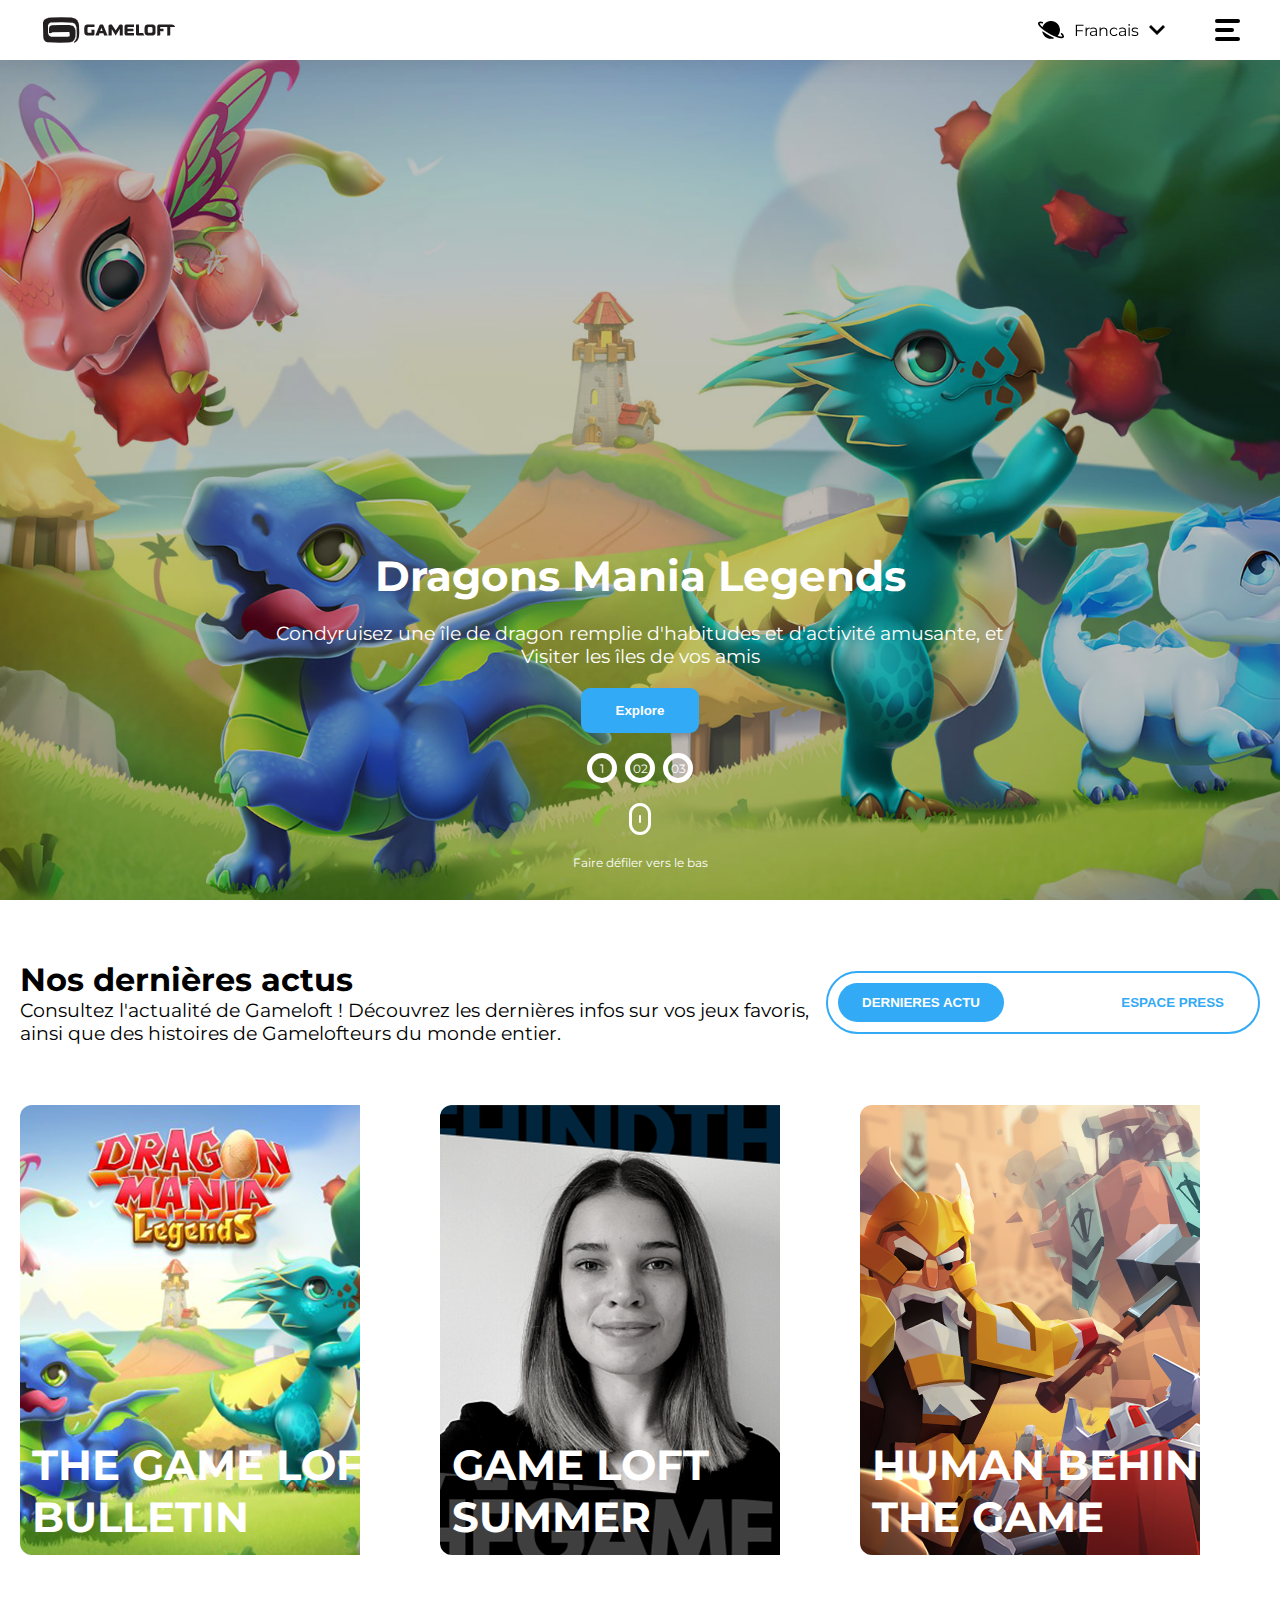
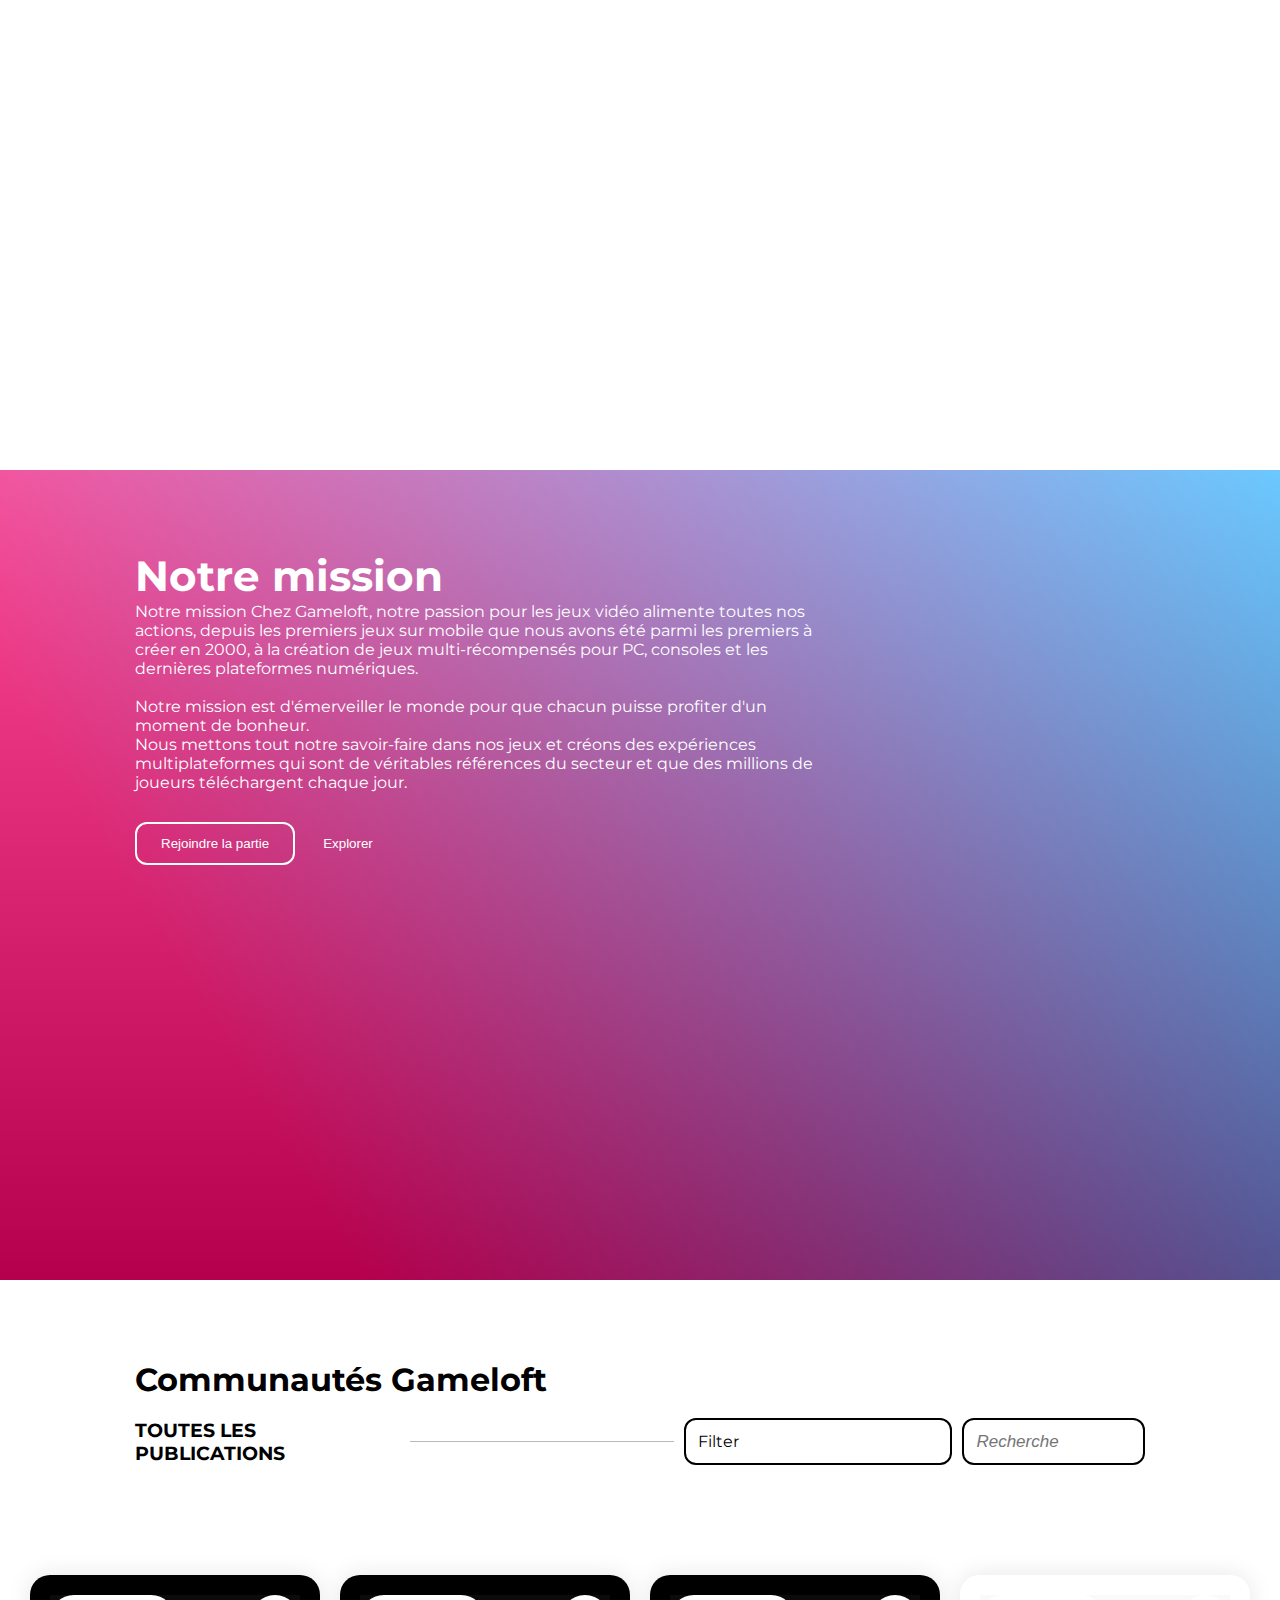
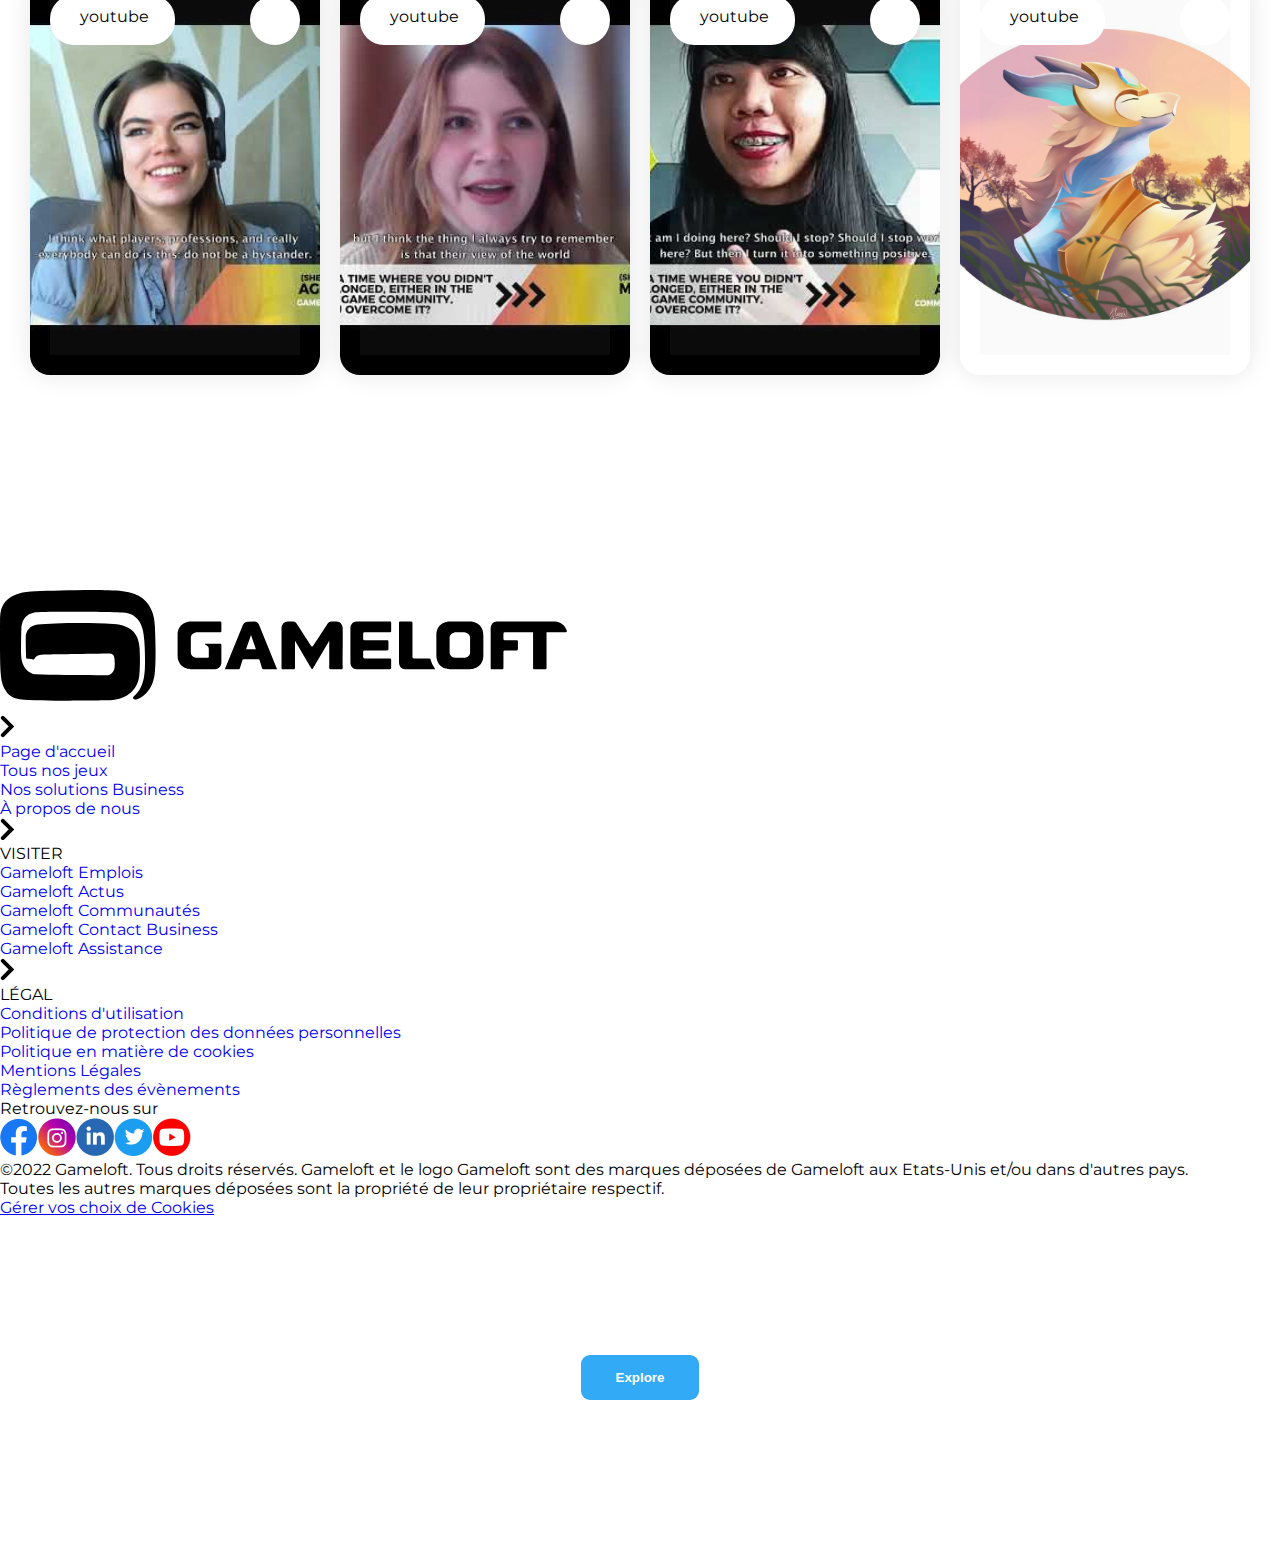
==== commit 34b5e032: "samuelsamuel" ====
--- a/index copy.html
+++ b/index copy.html
@@ -317,4 +317,26 @@
     </div>
 </body>
 
-</html>+</html>
+
+<div class="an flex align-items-flex-end justify-content-center">
+    <div class="gro flex align-items-center flex-column" data-aos="fade-up" data-aos-duration="1500">
+        <h1 class="white h1">Dragons Mania Legends
+        </h1>
+        <p class="grand white" style="text-align: center;">Condyruisez une île de dragon remplie d'habitudes et
+            d'activité amusante,
+            et <br>
+            Visiter les îles de vos amis</p>
+        <button class="bl">Explore</button>
+        <div class="chiffre flex">
+            <div class="un circle flex align-items-center justify-content-center white">1</div>
+            <div class="deux circle  flex justify-content-center align-items-center white">02</div>
+            <div class="trois circle flex align-items-center justify-content-center white">03</div>
+        </div>
+        <div class="rect flex ">
+            <div class="child"></div>
+        </div>
+        <p class="petit white">Faire défiler vers le bas</p>
+    </div>
+
+</div>--- a/cssrapid_by_nk.css
+++ b/cssrapid_by_nk.css
@@ -1,4 +1,4 @@
-:root{
+:root {
     --orange: #FFA552;
     --bleu: #78C3FB;
     --bleu-fonce: #5896c6;
@@ -7,21 +7,24 @@
     --vert-bleu: #17BEBB;
     --rose: #B6465F;
 }
+
 * {
     margin: 0;
     padding: 0;
     box-sizing: border-box;
 }
 
-
 .border-none {
     border: none;
 }
+
 .bg-none {
     background: none;
 }
 
+
 /* -----------partie des boutons--------- */
+
 .btn-small {
     padding: 16px 30px;
     border: none;
@@ -31,36 +34,46 @@
     padding: 16px 50px;
     border: none;
 }
+
 .btn-big {
     padding: 20px 100px;
     border: none;
 }
 
+
 /* --------partie radius-------------- */
 
-.radius-small{
+.radius-small {
     border-radius: 5px;
 }
-.radius-normal{
+
+.radius-normal {
     border-radius: 40px;
 }
+
 .radius-top-left {
     border-top-left-radius: 40px;
 }
+
 .radius-top-right {
     border-top-right-radius: 40px;
 }
+
 .border-bottom-right-radius {
     border-bottom-right-radius: 40px;
 }
+
 .border-bottom-left-radius {
     border-bottom-left-radius: 40px;
 }
+
+
 /* --------------Faire des formes------------ */
 
 .circle {
     border-radius: 50%;
 }
+
 
 /* -------------------container------------------- */
 
@@ -68,51 +81,66 @@
     padding: 0 100px;
     height: auto;
 }
+
 .container-150 {
     padding: 0 150px;
     height: auto;
 }
+
 .container-center {
-    margin:auto;
+    margin: auto;
 }
 
 
 /* ---------------Alignement de text-------------- */
+
 .text-center {
     text-align: center;
 }
+
 .text-end {
     text-align: end;
 }
+
 .text-justify {
     text-align: justify;
 }
+
 .text-left {
     text-align: left;
 }
-.text-right{
+
+.text-right {
     text-align: right;
 }
+
+
 /* -------------flex----------------- */
 
 .flex {
     display: flex;
 }
+
 .justify-content-center {
     justify-content: center;
 }
+
 .justify-content-start {
     justify-content: start;
 }
+
 .justify-content-end {
     justify-content: end;
 }
+
 .align-items-center {
     align-items: center;
 }
+
 .align-items-flex-end {
     align-items: flex-end;
 }
+
 .align-items-flex-start {
     align-items: flex-start;
 }
@@ -125,15 +153,18 @@
 .space-between {
     justify-content: space-between;
 }
+
 .space-around {
     justify-content: space-around;
 }
 
 
 /* -------------grid----------------- */
+
 .grid {
     display: grid;
 }
+
 .col4 {
     grid-template-columns: repeat(4, 25%);
     justify-content: center;
@@ -148,6 +179,7 @@
     grid-template-columns: repeat(3, 33.33%);
     justify-content: center;
 }
+
 .col2 {
     grid-template-columns: repeat(2, 50%);
     justify-content: center;
@@ -156,43 +188,54 @@
 .width-100 {
     width: 100%;
 }
+
 .height-100 {
     width: 100vh;
 }
 
-
 .gap10 {
     gap: 10px;
 }
+
 .gap20 {
     gap: 20px;
 }
+
 .gap30 {
     gap: 30px;
 }
+
 .gap40 {
     gap: 40px;
 }
+
 .gap50 {
     gap: 50px;
 }
 
+
 /* ----------partie animation --------- */
+
 .transition01s {
     transition: all .1s;
 }
+
 .transition02s {
     transition: all .2s;
 }
+
 .transition03s {
     transition: all .3s;
 }
+
 .transition04s {
     transition: all .4s;
 }
+
 .transition05s {
     transition: all .5s;
 }
+
 .transition1s {
     transition: all 1s;
 }
@@ -204,6 +247,7 @@
 .ease-out {
     transition-timing-function: ease-out;
 }
+
 .ease-in-out {
     transition-timing-function: ease-in-out;
 }
@@ -211,6 +255,7 @@
 .delay1s {
     transition-delay: 1s;
 }
+
 .delay05s {
     transition-delay: .5s;
 }
@@ -218,35 +263,46 @@
 .scale:hover {
     transform: scale(1.1);
 }
+
 .rotate:hover {
     transform: rotateZ(-2deg);
 }
+
 .rotate-all-Z:hover {
     transform: rotateZ(360deg);
 }
+
 .rotate-all-Y:hover {
     transform: rotateY(360deg);
 }
+
 .rotate-all-X:hover {
     transform: rotateX(360deg);
 }
 
+
 /* -----------------------Animation personnalité------------------------------ */
+
 .scale-rotate-left:hover {
     transform: rotateZ(-2deg) scale(1.1);
 }
+
 .scale-rotate-right:hover {
     transform: rotateZ(2deg) scale(1.1);
 }
+
 .shadow-anime:hover {
     box-shadow: -8px 8px 0px black;
 }
 
+
 /* ----------Animation-------- */
-.batement{
+
+.batement {
     box-shadow: 0 0 0 0 black;
     animation: batement 1.3s infinite;
 }
+
 @keyframes batement {
     to {
         box-shadow: 0px 0px 18px rgba(0, 0, 0, 0.01);
@@ -256,6 +312,7 @@
 .non:hover {
     animation: non .4s forwards;
 }
+
 @keyframes non {
     0% {
         transform: translateX(0px);
@@ -275,11 +332,12 @@
     100% {
         transform: translateX(0px);
     }
-
-}
+}
+
 .oui:hover {
     animation: oui .4s forwards;
 }
+
 @keyframes oui {
     0% {
         transform: translateY(0px);
@@ -299,12 +357,12 @@
     100% {
         transform: translateY(0px);
     }
-
 }
 
 .boule:hover {
     animation: boule 4s infinite;
 }
+
 @keyframes boule {
     0% {
         transform: skewX(2deg);
@@ -324,18 +382,18 @@
     100% {
         transform: skewX(2deg);
     }
-
 }
 
 .glisser-haut {
     animation: haut .5s ease-out;
 }
+
 @keyframes haut {
-    from{
+    from {
         opacity: 0;
         transform: translateY(-100%);
     }
-    to{
+    to {
         opacity: 1;
         transform: translateY(0px);
     }
@@ -344,67 +402,69 @@
 .glisser-droite {
     animation: droite .5s ease-out;
 }
+
 @keyframes droite {
-    from{
+    from {
         opacity: 0;
         transform: translateX(-100%);
-        
-    }
-    to{
+    }
+    to {
         opacity: 1;
         transform: translateX(0px);
     }
-    
-}
+}
+
 .glisser-gauche {
     animation: gauche .5s ease-out;
 }
+
 @keyframes gauche {
-    from{
+    from {
         opacity: 0;
         transform: translateX(100%);
-        
-    }
-    to{
+    }
+    to {
         opacity: 1;
         transform: translateX(0px);
     }
-    
-}
+}
+
 .glisser-bas {
     animation: bas .5s ease-out;
 }
+
 @keyframes bas {
-    from{
+    from {
         opacity: 0;
         transform: translateY(100%);
     }
-    to{
+    to {
         opacity: 1;
         transform: translateX(0px);
     }
 }
 
+
 /* ------------cursor-------- */
+
 .pointer {
     cursor: pointer;
-
-}
+}
+
 
 /* ------------signifiant-------- */
+
 .liste {
     list-style: none;
 }
 
-a{
+a {
     text-decoration: none;
 }
 
 .shadow {
     box-shadow: 5px 5px 12px rgba(0, 0, 0, 0.2);
 }
-
-
 
 
 /* -------------partie media------------- */
@@ -426,10 +486,11 @@
         justify-content: center;
     }
 }
+
 @media all and (max-width: 650px) {
     .col4 {
         grid-template-columns: repeat(2, 32%);
-    } 
+    }
     .col5 {
         grid-template-columns: repeat(3, 20%);
         justify-content: center;
@@ -443,10 +504,11 @@
         justify-content: center;
     }
 }
+
 @media all and (max-width: 400px) {
     .col4 {
         grid-template-columns: repeat(1, 32%);
-    } 
+    }
     .col5 {
         grid-template-columns: repeat(2, 20%);
         justify-content: center;
@@ -455,5 +517,4 @@
         grid-template-columns: repeat(1, 50%);
         justify-content: center;
     }
-}
-
+}--- a/style.css
+++ b/style.css
@@ -5,7 +5,13 @@
 header {
     height: 60px;
     box-shadow: 0 0 25px rgba(97, 97, 97, 0.233);
-    padding: 0 40px;
+    padding: 0 40px !important;
+    position: fixed;
+    top: 0;
+    left: 0;
+    right: 0;
+    background-color: white;
+    z-index: 1000;
 }
 
 .h1 {
@@ -26,7 +32,11 @@
     display: flex;
     flex-direction: column;
     gap: 5px;
-
+    transition: all .3s ease;
+}
+
+.menu:hover {
+    gap: 8px;
 }
 
 .menu .top {
@@ -35,7 +45,6 @@
     background: #000;
     border-radius: 40px;
     transition: all .3s;
-
 }
 
 .menu .md {
@@ -52,7 +61,6 @@
     background: #000;
     border-radius: 40px;
     transition: all .3s;
-
 }
 
 .nj {
@@ -60,29 +68,45 @@
     justify-content: center;
     align-items: center;
     transition: all .3s;
-
 }
 
 .menu {
     margin-left: 40px;
-
 }
 
 .menu:hover>.md {
     width: 100%;
 }
 
-main {}
+main {
+    margin-top: 60px;
+}
 
 main .an {
     width: 100%;
     height: calc(100vh - 60px);
-    background-image: url('./DML-land1.jpg');
+    background: #000 url('./DML-land1.jpg');
     background-position: center;
     background-size: cover;
     background-repeat: no-repeat;
-
-
+}
+
+main .prem {
+    width: 100%;
+    height: calc(100vh - 60px);
+    background-image: url('./78gN.gif');
+    background-position: center;
+    background-size: cover;
+    background-repeat: no-repeat;
+}
+
+main .deu {
+    width: 100%;
+    height: calc(100vh - 60px);
+    background-image: url('./DragonBallSuperBroly-images-8996.gif');
+    background-position: center;
+    background-size: cover;
+    background-repeat: no-repeat;
 }
 
 .an {
@@ -94,7 +118,6 @@
     width: 30px;
     height: 30px;
     font-size: 12px;
-
 }
 
 .gro {
@@ -137,13 +160,16 @@
 }
 
 .sect1 {
-    height: 150vh;
-    padding: 60px 135px 60px 130px;
+    height: 130vh;
+    padding: 60px 20px 60px 20px;
 }
 
 .petit {
     font-size: 12px;
-
+}
+
+.tete {
+    align-items: center;
 }
 
 .text {
@@ -157,10 +183,7 @@
     display: flex;
     justify-content: space-between;
     border-radius: 40px;
-
-}
-
-
+}
 
 .last .blue {
     background-color: #33AAF5;
@@ -200,8 +223,8 @@
     display: flex;
     align-items: flex-end;
     color: white;
-
-
+    padding: 12px;
+    background-repeat: no-repeat;
 }
 
 .cartes {
@@ -215,9 +238,8 @@
     padding: 80px 135px;
 }
 
-
 .sect2 {
-    height: 80vh;
+    height: 90vh;
     padding: 80px 135px;
     background: linear-gradient(-120.99deg, transparent -27.77%, rgba(46, 178, 255, 0.71) 0px, rgba(255, 0, 108, 0.71) 79.64%), linear-gradient(0deg, rgb(0, 0, 0), transparent);
     color: white;
@@ -262,7 +284,6 @@
     padding: 12px;
     border: 2px solid black;
     border-radius: 12px;
-
 }
 
 .form input {
@@ -281,7 +302,6 @@
     background-size: cover;
     box-shadow: 0 0 24px rgba(0, 0, 0, 0.103);
     padding: 20px;
-
 }
 
 .sd {
@@ -295,8 +315,6 @@
     display: flex;
     gap: 20px;
     margin: 30px;
-
-
 }
 
 .send {
@@ -315,31 +333,114 @@
     font-size: 800;
     width: 50%;
     border-radius: 24px;
-
-
-}
-
-.ty {
-
 }
 
 .sect4 {
-    margin-top: 100px;
-   
+    margin-top: 200px;
 }
 
 .sect4 img {
-    
     width: 60%;
 }
 
 .gauche {
     margin-top: 30px;
-    width: 30%;
-
-
+    width: 35%;
 }
 
 .gauche p {
     margin-top: 30px;
+}
+
+.inp {
+    margin-top: 20px;
+    gap: 30px;
+}
+
+.inp input {
+    padding: 20px 12px;
+    border-radius: 12px;
+    border: 2px solid rgba(0, 0, 0, 0.726);
+}
+
+select {
+    padding: 20px 12px;
+    border-radius: 12px;
+    border: 2px solid rgba(0, 0, 0, 0.726);
+}
+
+::placeholder {
+    font-size: 17px;
+    font-style: italic;
+}
+
+.blo {
+    width: 300px;
+    height: 4px;
+    background-color: white;
+}
+
+.splide__slide {}
+
+.ann {
+    width: 100%;
+}
+
+div .item {
+    height: 500px;
+    border-radius: 10%;
+}
+
+.dedans {
+    display: flex;
+    flex-direction: column;
+    justify-content: space-between;
+    height: 100%;
+    width: 100%;
+    color: white;
+    transform: translateY(100%);
+    transition: all .2s ease-out;
+    background: linear-gradient(-120.99deg, transparent -27.77%, rgba(46, 178, 255, 0.71) 0px, rgba(255, 0, 108, 0.71) 79.64%), linear-gradient(0deg, rgb(0, 0, 0), transparent);
+}
+
+#la {
+    z-index: 100;
+}
+
+#la:hover>.dedans {
+    transform: translateY(0px);
+}
+
+.read {
+    width: 100%;
+    padding: 15px 0;
+    border: 2px solid white;
+    background: none;
+    color: white;
+    border-radius: 12px;
+    transition: all.5s;
+}
+
+.read:hover {
+    background: white;
+    color: black;
+}
+
+.sect2 {
+    position: relative;
+}
+
+
+/* .vd {
+    width: 100%;
+    height: 100%;
+    position: absolute;
+    background-image: url('./78gN.gif');
+    top: 0;
+    left: 0;
+} */
+
+.com-live-game {
+    transform: translateX(-100px);
+    transition: all .6s ease-out;
 }--- a/sam.css
+++ b/sam.css
@@ -1 +1,1401 @@
-.SocialShare_root__22Beh{position:relative;z-index:1}.SocialShare_container__e498R{align-items:center;background-color:#fff;border-radius:1000px;box-shadow:0 4px 10px 0 #00000040;display:flex;justify-content:center;padding:10px;position:absolute;z-index:-1}.SocialShare_icon__NUIjR{display:block;position:relative}.SocialShare_sns-icon__Hztqh{height:30px;padding:0!important;width:30px}.SocialShare_expand-left__JyWqz{flex-direction:row;height:calc(100% + 8px);right:-6px;top:-4px;width:auto}.SocialShare_expand-left__JyWqz:after{content:"";height:40px;width:36px}.SocialShare_expand-left__JyWqz .SocialShare_icon__NUIjR{margin-right:10px}.SocialShare_expand-down__5N1TU{flex-direction:column;height:auto;right:-4px;top:-6px;width:calc(100% + 8px)}.SocialShare_expand-down__5N1TU:before{content:"";height:36px;width:40px}.SocialShare_expand-down__5N1TU .SocialShare_icon__NUIjR{margin-top:10px}.SocialHubCard_root__BLgIr{border-radius:30px;box-shadow:0 4px 4px 0 #00000040;display:block;height:100%;position:relative;width:268px}@media(min-width:620px){.SocialHubCard_root__BLgIr{width:302px}}.com-social-hub-card__img-box{border-radius:30px;overflow:hidden}.com-social-hub-card__img{height:100%;transition:-webkit-transform .2s ease;transition:transform .2s ease;transition:transform .2s ease,-webkit-transform .2s ease}.com-social-hub-card__img:before{background:linear-gradient(180deg,transparent,rgba(0,0,0,.9));bottom:0;content:"";left:0;position:absolute;right:0;top:0}.com-social-hub-card__img img{display:block;height:100%;object-fit:cover;pointer-events:none;-webkit-user-select:none;-ms-user-select:none;user-select:none;width:100%}.com-social-hub-card:hover .com-social-hub-card__img{-webkit-transform:scale(1.1);transform:scale(1.1)}.com-social-hub-card__action{align-items:center;display:flex;justify-content:space-between;left:0;padding:24px;position:absolute;top:0;width:100%;z-index:1}.com-social-hub-card__type{background-color:#fff;border-radius:100px;color:#000;font-size:.9em;font-weight:600;padding:8px 16px}.com-social-hub-card__content{color:#fff;display:flex;flex-direction:column;height:100%;justify-content:flex-end;left:0;padding:1rem 1.2rem;position:absolute;text-align:left;top:0;width:100%}.com-social-hub-card__content p{-webkit-line-clamp:5;-webkit-box-orient:vertical;display:-webkit-box;overflow:hidden}.com-social-hub-card__noresult-img{background-color:#ccc;border-radius:30px;overflow:hidden}.com-social-hub-card__noresult-img:after{background:rgba(0,0,0,.7);bottom:0;content:"";left:0;position:absolute;right:0;top:0}.com-social-hub-card__noresult-img img{height:100%;object-fit:cover;width:100%}.com-social-hub-card__noresult-text{color:#fff;font-weight:400;left:50%;padding:1em;position:absolute;top:50%;-webkit-transform:translate(-50%,-50%);transform:translate(-50%,-50%);width:100%}.com-social-hub-card__see-more{align-items:center;background-color:#ccc;border-radius:30px;display:flex;flex-direction:column;height:100%;justify-content:center;overflow:hidden;position:relative}.com-social-hub-card__see-more:after{background:rgba(0,0,0,.7);bottom:0;content:"";left:0;position:absolute;right:0;top:0}.com-social-hub-card__see-more img{height:100%;object-fit:cover;width:100%}.com-social-hub-card__see-more-text{align-items:center;color:#fff;cursor:pointer;display:flex;font-weight:700;height:100%;justify-content:center;left:50%;padding:1em;position:absolute;top:50%;-webkit-transform:translate(-50%,-50%);transform:translate(-50%,-50%);width:100%}.com-social-hub-card__see-more-text:hover{text-decoration:underline}.SelectBase_root__RNqWX{display:flex}.SelectBase_disabled__w2Gd1{opacity:.5;pointer-events:none}.SelectBase_value-container__4S\+5i{align-items:center;border:2px solid #000;border-radius:8px;display:flex;height:2.8rem;padding:0 12px;width:100%}.SelectBase_options__5eOpe{-webkit-tap-highlight-color:transparent;background-color:#fff;border-radius:8px;box-shadow:0 10px 32px -8px rgba(0,0,0,.16),0 0 1px rgba(0,0,0,.4);max-height:400px;max-width:90vw;opacity:0;overflow-y:auto;pointer-events:none;position:relative;transition:opacity .2s ease;z-index:3}.SelectBase_options__5eOpe::-webkit-scrollbar{background-color:transparent;border-radius:8px;width:8px}.SelectBase_options__5eOpe::-webkit-scrollbar-thumb{background-color:#ccc;border-radius:8px}.SelectBase_options--expanded__oBiNW{opacity:1;pointer-events:auto}.SelectBase_option-container__WNyB4{cursor:pointer}.SocialHubFilter_root__q8oc9{width:100%}@media(min-width:768px){.SocialHubFilter_root__q8oc9{width:250px}}.SocialHubFilter_value__b15vf{align-items:center;display:flex;font-size:.92rem;width:100%}.SocialHubFilter_value-active__iLfce{border-color:#0095f3}.SocialHubFilter_value-active__iLfce .SocialHubFilter_arrow-icon__R38WB{-webkit-transform:rotate(90deg) scale(-1);transform:rotate(90deg) scale(-1)}.SocialHubFilter_value-text__c77SX{flex:1 1;overflow:hidden;padding:0 8px;text-overflow:ellipsis;text-transform:capitalize;white-space:nowrap}.SocialHubFilter_arrow-icon__R38WB{height:1rem;-webkit-transform:rotate(90deg);transform:rotate(90deg);transition:-webkit-transform .15s;transition:transform .15s;transition:transform .15s,-webkit-transform .15s}.SocialHubFilter_arrow-icon__R38WB path{stroke-width:2px}.SocialHubFilter_options__R0zxv{border-radius:16px;display:flex;flex-flow:row wrap;gap:var(--space-xs);justify-content:center;padding:var(--space-s)}.SocialHubFilter_filter-option__OjZPJ{border:1px solid #ccc;border-radius:10rem;padding:10px 18px;text-transform:capitalize;transition:background-color .1s}.SocialHubFilter_filter-option__OjZPJ:hover{background-color:#c0e7ff}.SocialHubFilter_filter-option--active__EW1WH{background-color:#0095f3;border-color:#c0e7ff;color:#fff}.SocialHubFilter_filter-option--active__EW1WH:hover{background-color:#8dd3ff}.SocialHubFilter_filter-option-x__s2LuK{font-size:.8em;margin-left:.5rem}.SocialHub_root__uHELt{color:#000;padding:var(--space-c-t) 0 var(--space-m) 0;position:relative}.com-social-hub__header{margin:0 var(--space-c-x)}.com-social-hub__story-header{font-weight:700;padding:var(--space-m) var(--space-c-x)}.com-social-hub__story-arrow{cursor:pointer;position:absolute;right:0;top:32%}.com-social-hub__story-arrow:first-of-type{left:0;right:auto;-webkit-transform:rotate(180deg);transform:rotate(180deg)}.com-social-hub__story-container{align-items:center;display:flex;flex-flow:row;justify-content:center;position:relative}@media(min-width:620px){.com-social-hub__story-container{margin:0 calc(var(--space-c-x) - 14px)}.com-social-hub__story-container--arrow{margin:0 var(--space-c-x);padding:0 30px}}.com-social-hub__story-slider{margin:0 auto}.com-social-hub__story-slide{display:grid;display:flex;max-width:100px;padding:14px;place-content:center;width:100%}@media(min-width:620px){.com-social-hub__story-slide{max-width:120px}}.com-social-hub__story{align-items:center;display:flex;flex:1 1;flex-direction:column}.com-social-hub__story-icon{border:3px solid #fff;border-radius:50%;margin-bottom:var(--space-2xs);overflow:hidden;width:100%}.com-social-hub__story-icon:link{border-color:#2699fb}.com-social-hub__story-icon:visited{border-color:#fff}.com-social-hub__story-icon img{display:block}.com-social-hub__story-title{-webkit-line-clamp:2;-webkit-box-orient:vertical;color:currentColor;display:-webkit-box;overflow:hidden;text-align:center}.com-social-hub__feed-header{align-items:stretch;display:flex;flex-direction:column;gap:var(--space-s);margin:var(--space-m) var(--space-c-x);position:relative;z-index:1}@media(min-width:768px){.com-social-hub__feed-header{align-items:center;flex-direction:row;flex-wrap:wrap;gap:0}}.com-social-hub__feed-title-container{align-items:center;color:currentColor;display:flex;flex:1 1;font-weight:700}.com-social-hub__feed-title-container hr{border:1px solid #ccc;border-top:none;flex:1 1;margin:0 10px}.com-social-hub__feed-title{cursor:pointer;text-transform:uppercase}.com-social-hub__filter{display:flex}.com-social-hub__search{font-size:.92rem;height:2.8rem}@media(min-width:768px){.com-social-hub__search{margin-left:var(--space-m)}}.com-social-hub__feed-container{display:flex;text-align:center}.com-social-hub__feed-slide{padding:12px 20px;width:auto}.com-social-hub__feed-no-result{margin:12px auto}.com-social-hub__pagination{color:currentColor;margin-top:var(--space-m);transition:opacity .2s ease}.com-social-hub__popup{align-items:center;background-color:#fff;border-radius:10px;color:#000;display:flex;flex-flow:column;justify-content:center;min-height:170px;min-width:300px;padding:var(--space-l) var(--space-xl);position:relative}.com-social-hub__popup-close{cursor:pointer;position:absolute;right:10px;top:10px}.com-social-hub__popup-close line{stroke-width:2px}.com-social-hub__popup-title{font-weight:700;margin-bottom:var(--space-m);-webkit-user-select:none;-ms-user-select:none;user-select:none}.com-social-hub__popup-icon-container{display:flex}.com-social-hub__popup-icon{cursor:pointer;height:40px;margin:0 6px;width:40px}.ScrollIndicator_root__j9-6H{align-items:center;bottom:20px;display:flex;flex-direction:column;justify-content:center;left:50%;position:absolute;-webkit-transform:translateX(-50%);transform:translateX(-50%)}.ScrollIndicator_body__wPEc4{border:2px solid #fff;border-radius:20px;height:32px;position:relative;width:22px}.ScrollIndicator_wheel__aj5S2{-webkit-animation:ScrollIndicator_wheel-up-down__FQwTz 1.5s ease infinite;animation:ScrollIndicator_wheel-up-down__FQwTz 1.5s ease infinite;background-color:#fff;border-radius:1px;height:7px;left:50%;position:absolute;top:5px;-webkit-transform:translateX(-50%);transform:translateX(-50%);width:2px}.ScrollIndicator_text__CqH\+A{color:#fff;margin-top:.8em}@-webkit-keyframes ScrollIndicator_wheel-up-down__FQwTz{0%{top:5px}45%{top:10px}55%{top:10px}to{top:5px}}@keyframes ScrollIndicator_wheel-up-down__FQwTz{0%{top:5px}45%{top:10px}55%{top:10px}to{top:5px}}.com-hotspot-banner{min-height:100vh;position:relative}.com-hotspot-banner__pagination{bottom:90px;position:absolute;text-align:center;width:100%}.com-hotspot-card{height:100vh;overflow:hidden;position:relative}.com-hotspot-card__overlay{background:linear-gradient(180deg,transparent 43.67%,#000);bottom:0;height:100%;left:0;pointer-events:none;position:absolute;-webkit-user-select:none;-ms-user-select:none;user-select:none;width:100%}.com-hotspot-card__wrapper{bottom:170px;color:#fff;padding:0 var(--space-c-x);position:absolute;width:100%}.com-hotspot-card__container{margin:0 auto;text-align:center;width:95%}@media(min-width:620px){.com-hotspot-card__container{width:80%}}@media(min-width:1200px){.com-hotspot-card__container{max-width:750px}}.com-hotspot-card__logo{margin-bottom:var(--space-2xs);max-width:150px;min-width:100px}@media(min-width:620px){.com-hotspot-card__logo{max-width:200px}}@media(min-width:1200px){.com-hotspot-card__logo{max-width:250px}}.com-hotspot-card__content{font-weight:400}.com-hotspot-card__button{margin-top:var(--space-m);text-transform:capitalize}.com-live-game{left:0;pointer-events:none;position:fixed;top:16%;width:78px;z-index:2}@media(min-width:620px){.com-live-game{width:90px}}@media(min-width:1200px){.com-live-game{width:100px}}.com-live-game__slider-container{background:linear-gradient(90deg,#232526,#414345 83.97%);border-radius:0 28px 28px 0;box-shadow:0 4px 4px rgba(0,0,0,.25);cursor:default;margin-top:var(--space-xs);padding:var(--space-xs) 0;pointer-events:all;position:relative}.com-live-game__slider{--slider-height:360px;width:100%}@media(min-width:620px){.com-live-game__slider{--slider-height:420px}}@media(min-width:1200px){.com-live-game__slider{--slider-height:460px}}.com-live-game__slider-card{align-items:center;cursor:pointer;display:flex;height:25%;justify-content:center}@media(min-width:1200px){.com-live-game__slider-card{height:25%}}.com-live-game__expand-btn{-webkit-tap-highlight-color:transparent;background:linear-gradient(90deg,#232526,#414345);border-bottom-right-radius:200px;border-top-right-radius:200px;box-shadow:0 4px 4px rgba(0,0,0,.25);color:#fff;cursor:pointer;height:50px;pointer-events:all;position:relative;width:100%}.com-live-game__expand-btn-icon{height:auto;left:50%;position:absolute;top:50%;-webkit-transform:translate(-50%,-50%);transform:translate(-50%,-50%);width:16px}.com-live-game__indicator{-webkit-tap-highlight-color:transparent;align-items:center;background:#404244;border-radius:0 14px 14px 0;color:#fff;cursor:pointer;display:flex;height:95px;left:100%;padding:0 4px;position:absolute;top:50%;-webkit-transform:translateY(-50%) translateX(-4px);transform:translateY(-50%) translateX(-4px)}.com-live-game__indicator-icon{transition:-webkit-transform .25s linear;transition:transform .25s linear;transition:transform .25s linear,-webkit-transform .25s linear;width:12px}.com-live-game__indicator-icon path{stroke-width:2px}.com-live-game__indicator-icon--open{-webkit-transform:rotate(180deg);transform:rotate(180deg)}.com-live-game__card{align-items:center;color:#fff;display:flex;flex-direction:column;height:100%;justify-content:center;margin:var(--space-2xs);text-align:center;width:100%}.com-live-game__card-icon{border:2px solid #fff;border-radius:50%;height:50px;width:50px}@media(min-width:620px){.com-live-game__card-icon{height:56px;width:56px}}@media(min-width:1200px){.com-live-game__card-icon{height:65px;width:65px}}.com-live-game__card-title{margin-top:.5em}.com-live-game__card:hover{color:#0095f3}.com-live-game__card:hover .com-live-game__card-icon{border:3px solid #0095f3}.quick-view{background-color:#fff;border-radius:1rem;box-shadow:0 1px 10px 0 #5b5b5b40;color:#000;font-size:.9rem;padding:.8rem;pointer-events:all}@media(min-width:620px){.quick-view{padding:1rem 1.2rem}}.quick-view__head{font-weight:700;margin-bottom:.5rem;text-align:center;text-transform:uppercase}.quick-view__info{align-items:center;display:flex}@media(max-width:359px){.quick-view__info{flex-direction:column}}.quick-view__icon{flex:0 0 auto;width:60px}@media(min-width:620px){.quick-view__icon{width:80px}}@media(min-width:1200px){.quick-view__icon{width:130px}}.quick-view__content{margin-left:.8em}@media(max-width:359px){.quick-view__name{text-align:center}}.quick-view__gerne{color:#ff006c;font-weight:600;margin:.25em 0}@media(max-width:359px){.quick-view__gerne{text-align:center}}.quick-view__store-info{align-items:flex-end;display:flex;line-height:1;margin:.3em 0}.quick-view__age{border:1px solid #000;font-weight:700;letter-spacing:0;padding:3px 0 3px 1px}.quick-view__star{font-size:1.5em;margin:0 4px}.quick-view__rate-icon{margin-right:4px;width:1.4em}.quick-view__rate-num{font-size:.85rem}.quick-view__more{align-items:flex-end;color:#0095f3;display:flex;margin:.25em 0}.quick-view__more-icon{height:auto;margin-right:4px;width:1.4em}.com-mission-statement{color:#fff;display:flex;flex-direction:column;justify-content:center;padding:var(--space-xl) var(--space-c-x);position:relative;width:100%}.com-mission-statement__mask{background:linear-gradient(-120.99deg,transparent -27.77%,rgba(46,178,255,.71) 0,rgba(255,0,108,.71) 79.64%),linear-gradient(0deg,#000,transparent);height:100%;left:0;position:absolute;top:0;width:100%}.com-mission-statement__content{padding:var(--space-xl) 0;width:100%;z-index:1}@media(min-width:1200px){.com-mission-statement__content{padding:15vh 0;width:65%}}@media(min-width:1500px){.com-mission-statement__content{width:50%}}.com-mission-statement__title{border-bottom:2px solid #fff;display:inline-block;width:-webkit-fit-content;width:-moz-fit-content;width:fit-content}@media(min-width:1000px){.com-mission-statement__title{max-width:14ch;padding-bottom:var(--space-xs)}}.com-mission-statement__description{margin-bottom:var(--space-l)}.com-mission-statement__button-wrapper{display:flex;flex-wrap:wrap}.com-mission-statement__button-wrapper :last-child{margin-right:0}.com-mission-statement__button{margin-right:var(--space-l)}.PressReleasePromoCard_root__bjH8Z{background:#fff;border-radius:26px;box-shadow:0 1px 15px rgba(0,0,0,.25);display:flex;flex-direction:column;height:23rem;margin:20px;padding:var(--space-s) var(--space-m);transition:box-shadow .25s;width:20rem}@media(min-width:620px){.PressReleasePromoCard_root__bjH8Z{height:25rem;width:22rem}}.PressReleasePromoCard_root__bjH8Z:hover{box-shadow:0 4px 30px rgba(0,0,0,.25)}.PressReleasePromoCard_date__Niyt0{color:#0095f3;margin-bottom:2rem;text-transform:uppercase}.PressReleasePromoCard_content__KxI8b{display:flex;flex:1 1;flex-direction:column;justify-content:space-between;padding-bottom:1em}.PressReleasePromoCard_title__CQcXn{-webkit-line-clamp:4;-webkit-box-orient:vertical;display:-webkit-box;font-weight:700;max-height:4.8em;overflow:hidden}.PressReleasePromoCard_excerpt__v80yy{-webkit-line-clamp:5;-webkit-box-orient:vertical;display:-webkit-box;margin-bottom:0;max-height:7em;overflow:hidden}.PressReleasePromoCard_readmore__nnlDZ{color:#0095f3}.PressReleasePromoCard_readmore__nnlDZ:hover{text-decoration:underline}.com-promotion-card{border-radius:30px;margin:15px 10px;overflow:hidden;position:relative;width:270px}@media(min-width:620px){.com-promotion-card{margin:20px;width:386px}}.com-promotion-card__img-box{border-radius:30px;overflow:hidden}.com-promotion-card__img{height:100%;transition:-webkit-transform .2s ease;transition:transform .2s ease;transition:transform .2s ease,-webkit-transform .2s ease}.com-promotion-card__img:before{background:rgba(0,0,0,.4);bottom:0;content:"";left:0;position:absolute;right:0;top:0}.com-promotion-card__img img{display:block;height:100%;object-fit:cover;pointer-events:none;-webkit-user-select:none;-ms-user-select:none;user-select:none;width:100%}.com-promotion-card__icon-button{cursor:pointer;position:absolute;right:1rem;top:1rem;z-index:2}.com-promotion-card__overlay{background:linear-gradient(180deg,rgba(255,0,108,.31) -130.67%,rgba(255,0,108,.86));background:var(--promotion-card-overlay,linear-gradient(180deg,rgba(255,0,108,.31) -130.67%,rgba(255,0,108,.86) 100%));bottom:0;height:0;left:0;opacity:.6;pointer-events:none;position:absolute;width:100%}.com-promotion-card__content{color:#fff;display:flex;flex-flow:column nowrap;height:100%;justify-content:flex-end;left:0;padding:1.5rem 2rem 2rem;position:absolute;text-align:left;top:0;width:100%;z-index:0}.com-promotion-card__title{font-weight:600;padding-right:2rem;text-transform:capitalize;width:100%}.com-promotion-card__title-underline{background-color:#fff;height:2px;margin-top:var(--space-m);width:40%}.com-promotion-card__title--idle{bottom:1.5rem;padding:0 3.5rem 0 0;position:absolute}.com-promotion-card__content-container{display:flex;flex:1 1;flex-flow:column nowrap;justify-content:space-between;position:relative;z-index:1}.com-promotion-card__description{font-weight:400;margin-top:1.5rem}.com-promotion-card__button{white-space:nowrap;width:100%}.com-promotion-card:hover{box-shadow:4px 6px 20px 10px rgba(0,0,0,.16)}.promotion-slider{overflow:visible!important}.promotion-slider__card-container{position:relative;width:auto}.com-promotion-banner{--circle-fill-color:#000;--circle-text-color:#000;overflow:hidden;padding-bottom:var(--space-c-b)}.com-promotion-banner__header{color:#000;padding:var(--space-c-t) var(--space-c-x) var(--space-m);width:100%}@media(min-width:900px){.com-promotion-banner__header{display:flex;flex-direction:row-reverse;gap:var(--space-m);justify-content:space-between}}.com-promotion-banner__switch-container{align-items:center;align-self:flex-start;border:1px solid #0095f3;border-radius:50rem;display:flex;margin-bottom:2rem;padding:6px;width:-webkit-fit-content;width:-moz-fit-content;width:fit-content}@media(min-width:900px){.com-promotion-banner__switch-container{margin-bottom:0}}.com-promotion-banner__tab{-webkit-tap-highlight-color:transparent;color:#0095f3;cursor:pointer;font-weight:700;padding:.8rem 1.4rem;position:relative;text-align:center;text-transform:uppercase;transition:color .3s linear;-webkit-user-select:none;-ms-user-select:none;user-select:none}.com-promotion-banner__tab--active{color:#fff}.com-promotion-banner__tab-indicator{background-color:#0095f3;border-radius:50rem;height:100%;left:0;position:absolute;top:0;width:100%;z-index:-1}.com-promotion-banner__view-all{color:#0095f3;display:block;font-weight:700;padding:1rem var(--space-c-x);text-align:right;text-decoration:underline}.com-promotion-banner__content{flex:2 1;max-width:876px}.com-promotion-banner__slider-container{margin:var(--space-m) 0}.com-promotion-banner__pagination{padding:0 var(--space-c-x);text-align:center}+.SocialShare_root__22Beh {
+    position: relative;
+    z-index: 1
+}
+
+.SocialShare_container__e498R {
+    align-items: center;
+    background-color: #fff;
+    border-radius: 1000px;
+    box-shadow: 0 4px 10px 0 #00000040;
+    display: flex;
+    justify-content: center;
+    padding: 10px;
+    position: absolute;
+    z-index: -1
+}
+
+.SocialShare_icon__NUIjR {
+    display: block;
+    position: relative
+}
+
+.SocialShare_sns-icon__Hztqh {
+    height: 30px;
+    padding: 0 !important;
+    width: 30px
+}
+
+.SocialShare_expand-left__JyWqz {
+    flex-direction: row;
+    height: calc(100% + 8px);
+    right: -6px;
+    top: -4px;
+    width: auto
+}
+
+.SocialShare_expand-left__JyWqz:after {
+    content: "";
+    height: 40px;
+    width: 36px
+}
+
+.SocialShare_expand-left__JyWqz .SocialShare_icon__NUIjR {
+    margin-right: 10px
+}
+
+.SocialShare_expand-down__5N1TU {
+    flex-direction: column;
+    height: auto;
+    right: -4px;
+    top: -6px;
+    width: calc(100% + 8px)
+}
+
+.SocialShare_expand-down__5N1TU:before {
+    content: "";
+    height: 36px;
+    width: 40px
+}
+
+.SocialShare_expand-down__5N1TU .SocialShare_icon__NUIjR {
+    margin-top: 10px
+}
+
+.SocialHubCard_root__BLgIr {
+    border-radius: 30px;
+    box-shadow: 0 4px 4px 0 #00000040;
+    display: block;
+    height: 100%;
+    position: relative;
+    width: 268px
+}
+
+@media(min-width:620px) {
+    .SocialHubCard_root__BLgIr {
+        width: 302px
+    }
+}
+
+.com-social-hub-card__img-box {
+    border-radius: 30px;
+    overflow: hidden
+}
+
+.com-social-hub-card__img {
+    height: 100%;
+    transition: -webkit-transform .2s ease;
+    transition: transform .2s ease;
+    transition: transform .2s ease, -webkit-transform .2s ease
+}
+
+.com-social-hub-card__img:before {
+    background: linear-gradient(180deg, transparent, rgba(0, 0, 0, .9));
+    bottom: 0;
+    content: "";
+    left: 0;
+    position: absolute;
+    right: 0;
+    top: 0
+}
+
+.com-social-hub-card__img img {
+    display: block;
+    height: 100%;
+    object-fit: cover;
+    pointer-events: none;
+    -webkit-user-select: none;
+    -ms-user-select: none;
+    user-select: none;
+    width: 100%
+}
+
+.com-social-hub-card:hover .com-social-hub-card__img {
+    -webkit-transform: scale(1.1);
+    transform: scale(1.1)
+}
+
+.com-social-hub-card__action {
+    align-items: center;
+    display: flex;
+    justify-content: space-between;
+    left: 0;
+    padding: 24px;
+    position: absolute;
+    top: 0;
+    width: 100%;
+    z-index: 1
+}
+
+.com-social-hub-card__type {
+    background-color: #fff;
+    border-radius: 100px;
+    color: #000;
+    font-size: .9em;
+    font-weight: 600;
+    padding: 8px 16px
+}
+
+.com-social-hub-card__content {
+    color: #fff;
+    display: flex;
+    flex-direction: column;
+    height: 100%;
+    justify-content: flex-end;
+    left: 0;
+    padding: 1rem 1.2rem;
+    position: absolute;
+    text-align: left;
+    top: 0;
+    width: 100%
+}
+
+.com-social-hub-card__content p {
+    -webkit-line-clamp: 5;
+    -webkit-box-orient: vertical;
+    display: -webkit-box;
+    overflow: hidden
+}
+
+.com-social-hub-card__noresult-img {
+    background-color: #ccc;
+    border-radius: 30px;
+    overflow: hidden
+}
+
+.com-social-hub-card__noresult-img:after {
+    background: rgba(0, 0, 0, .7);
+    bottom: 0;
+    content: "";
+    left: 0;
+    position: absolute;
+    right: 0;
+    top: 0
+}
+
+.com-social-hub-card__noresult-img img {
+    height: 100%;
+    object-fit: cover;
+    width: 100%
+}
+
+.com-social-hub-card__noresult-text {
+    color: #fff;
+    font-weight: 400;
+    left: 50%;
+    padding: 1em;
+    position: absolute;
+    top: 50%;
+    -webkit-transform: translate(-50%, -50%);
+    transform: translate(-50%, -50%);
+    width: 100%
+}
+
+.com-social-hub-card__see-more {
+    align-items: center;
+    background-color: #ccc;
+    border-radius: 30px;
+    display: flex;
+    flex-direction: column;
+    height: 100%;
+    justify-content: center;
+    overflow: hidden;
+    position: relative
+}
+
+.com-social-hub-card__see-more:after {
+    background: rgba(0, 0, 0, .7);
+    bottom: 0;
+    content: "";
+    left: 0;
+    position: absolute;
+    right: 0;
+    top: 0
+}
+
+.com-social-hub-card__see-more img {
+    height: 100%;
+    object-fit: cover;
+    width: 100%
+}
+
+.com-social-hub-card__see-more-text {
+    align-items: center;
+    color: #fff;
+    cursor: pointer;
+    display: flex;
+    font-weight: 700;
+    height: 100%;
+    justify-content: center;
+    left: 50%;
+    padding: 1em;
+    position: absolute;
+    top: 50%;
+    -webkit-transform: translate(-50%, -50%);
+    transform: translate(-50%, -50%);
+    width: 100%
+}
+
+.com-social-hub-card__see-more-text:hover {
+    text-decoration: underline
+}
+
+.SelectBase_root__RNqWX {
+    display: flex
+}
+
+.SelectBase_disabled__w2Gd1 {
+    opacity: .5;
+    pointer-events: none
+}
+
+.SelectBase_value-container__4S\+5i {
+    align-items: center;
+    border: 2px solid #000;
+    border-radius: 8px;
+    display: flex;
+    height: 2.8rem;
+    padding: 0 12px;
+    width: 100%
+}
+
+.SelectBase_options__5eOpe {
+    -webkit-tap-highlight-color: transparent;
+    background-color: #fff;
+    border-radius: 8px;
+    box-shadow: 0 10px 32px -8px rgba(0, 0, 0, .16), 0 0 1px rgba(0, 0, 0, .4);
+    max-height: 400px;
+    max-width: 90vw;
+    opacity: 0;
+    overflow-y: auto;
+    pointer-events: none;
+    position: relative;
+    transition: opacity .2s ease;
+    z-index: 3
+}
+
+.SelectBase_options__5eOpe::-webkit-scrollbar {
+    background-color: transparent;
+    border-radius: 8px;
+    width: 8px
+}
+
+.SelectBase_options__5eOpe::-webkit-scrollbar-thumb {
+    background-color: #ccc;
+    border-radius: 8px
+}
+
+.SelectBase_options--expanded__oBiNW {
+    opacity: 1;
+    pointer-events: auto
+}
+
+.SelectBase_option-container__WNyB4 {
+    cursor: pointer
+}
+
+.SocialHubFilter_root__q8oc9 {
+    width: 100%
+}
+
+@media(min-width:768px) {
+    .SocialHubFilter_root__q8oc9 {
+        width: 250px
+    }
+}
+
+.SocialHubFilter_value__b15vf {
+    align-items: center;
+    display: flex;
+    font-size: .92rem;
+    width: 100%
+}
+
+.SocialHubFilter_value-active__iLfce {
+    border-color: #0095f3
+}
+
+.SocialHubFilter_value-active__iLfce .SocialHubFilter_arrow-icon__R38WB {
+    -webkit-transform: rotate(90deg) scale(-1);
+    transform: rotate(90deg) scale(-1)
+}
+
+.SocialHubFilter_value-text__c77SX {
+    flex: 1 1;
+    overflow: hidden;
+    padding: 0 8px;
+    text-overflow: ellipsis;
+    text-transform: capitalize;
+    white-space: nowrap
+}
+
+.SocialHubFilter_arrow-icon__R38WB {
+    height: 1rem;
+    -webkit-transform: rotate(90deg);
+    transform: rotate(90deg);
+    transition: -webkit-transform .15s;
+    transition: transform .15s;
+    transition: transform .15s, -webkit-transform .15s
+}
+
+.SocialHubFilter_arrow-icon__R38WB path {
+    stroke-width: 2px
+}
+
+.SocialHubFilter_options__R0zxv {
+    border-radius: 16px;
+    display: flex;
+    flex-flow: row wrap;
+    gap: var(--space-xs);
+    justify-content: center;
+    padding: var(--space-s)
+}
+
+.SocialHubFilter_filter-option__OjZPJ {
+    border: 1px solid #ccc;
+    border-radius: 10rem;
+    padding: 10px 18px;
+    text-transform: capitalize;
+    transition: background-color .1s
+}
+
+.SocialHubFilter_filter-option__OjZPJ:hover {
+    background-color: #c0e7ff
+}
+
+.SocialHubFilter_filter-option--active__EW1WH {
+    background-color: #0095f3;
+    border-color: #c0e7ff;
+    color: #fff
+}
+
+.SocialHubFilter_filter-option--active__EW1WH:hover {
+    background-color: #8dd3ff
+}
+
+.SocialHubFilter_filter-option-x__s2LuK {
+    font-size: .8em;
+    margin-left: .5rem
+}
+
+.SocialHub_root__uHELt {
+    color: #000;
+    padding: var(--space-c-t) 0 var(--space-m) 0;
+    position: relative
+}
+
+.com-social-hub__header {
+    margin: 0 var(--space-c-x)
+}
+
+.com-social-hub__story-header {
+    font-weight: 700;
+    padding: var(--space-m) var(--space-c-x)
+}
+
+.com-social-hub__story-arrow {
+    cursor: pointer;
+    position: absolute;
+    right: 0;
+    top: 32%
+}
+
+.com-social-hub__story-arrow:first-of-type {
+    left: 0;
+    right: auto;
+    -webkit-transform: rotate(180deg);
+    transform: rotate(180deg)
+}
+
+.com-social-hub__story-container {
+    align-items: center;
+    display: flex;
+    flex-flow: row;
+    justify-content: center;
+    position: relative
+}
+
+@media(min-width:620px) {
+    .com-social-hub__story-container {
+        margin: 0 calc(var(--space-c-x) - 14px)
+    }
+
+    .com-social-hub__story-container--arrow {
+        margin: 0 var(--space-c-x);
+        padding: 0 30px
+    }
+}
+
+.com-social-hub__story-slider {
+    margin: 0 auto
+}
+
+.com-social-hub__story-slide {
+    display: grid;
+    display: flex;
+    max-width: 100px;
+    padding: 14px;
+    place-content: center;
+    width: 100%
+}
+
+@media(min-width:620px) {
+    .com-social-hub__story-slide {
+        max-width: 120px
+    }
+}
+
+.com-social-hub__story {
+    align-items: center;
+    display: flex;
+    flex: 1 1;
+    flex-direction: column
+}
+
+.com-social-hub__story-icon {
+    border: 3px solid #fff;
+    border-radius: 50%;
+    margin-bottom: var(--space-2xs);
+    overflow: hidden;
+    width: 100%
+}
+
+.com-social-hub__story-icon:link {
+    border-color: #2699fb
+}
+
+.com-social-hub__story-icon:visited {
+    border-color: #fff
+}
+
+.com-social-hub__story-icon img {
+    display: block
+}
+
+.com-social-hub__story-title {
+    -webkit-line-clamp: 2;
+    -webkit-box-orient: vertical;
+    color: currentColor;
+    display: -webkit-box;
+    overflow: hidden;
+    text-align: center
+}
+
+.com-social-hub__feed-header {
+    align-items: stretch;
+    display: flex;
+    flex-direction: column;
+    gap: var(--space-s);
+    margin: var(--space-m) var(--space-c-x);
+    position: relative;
+    z-index: 1
+}
+
+@media(min-width:768px) {
+    .com-social-hub__feed-header {
+        align-items: center;
+        flex-direction: row;
+        flex-wrap: wrap;
+        gap: 0
+    }
+}
+
+.com-social-hub__feed-title-container {
+    align-items: center;
+    color: currentColor;
+    display: flex;
+    flex: 1 1;
+    font-weight: 700
+}
+
+.com-social-hub__feed-title-container hr {
+    border: 1px solid #ccc;
+    border-top: none;
+    flex: 1 1;
+    margin: 0 10px
+}
+
+.com-social-hub__feed-title {
+    cursor: pointer;
+    text-transform: uppercase
+}
+
+.com-social-hub__filter {
+    display: flex
+}
+
+.com-social-hub__search {
+    font-size: .92rem;
+    height: 2.8rem
+}
+
+@media(min-width:768px) {
+    .com-social-hub__search {
+        margin-left: var(--space-m)
+    }
+}
+
+.com-social-hub__feed-container {
+    display: flex;
+    text-align: center
+}
+
+.com-social-hub__feed-slide {
+    padding: 12px 20px;
+    width: auto
+}
+
+.com-social-hub__feed-no-result {
+    margin: 12px auto
+}
+
+.com-social-hub__pagination {
+    color: currentColor;
+    margin-top: var(--space-m);
+    transition: opacity .2s ease
+}
+
+.com-social-hub__popup {
+    align-items: center;
+    background-color: #fff;
+    border-radius: 10px;
+    color: #000;
+    display: flex;
+    flex-flow: column;
+    justify-content: center;
+    min-height: 170px;
+    min-width: 300px;
+    padding: var(--space-l) var(--space-xl);
+    position: relative
+}
+
+.com-social-hub__popup-close {
+    cursor: pointer;
+    position: absolute;
+    right: 10px;
+    top: 10px
+}
+
+.com-social-hub__popup-close line {
+    stroke-width: 2px
+}
+
+.com-social-hub__popup-title {
+    font-weight: 700;
+    margin-bottom: var(--space-m);
+    -webkit-user-select: none;
+    -ms-user-select: none;
+    user-select: none
+}
+
+.com-social-hub__popup-icon-container {
+    display: flex
+}
+
+.com-social-hub__popup-icon {
+    cursor: pointer;
+    height: 40px;
+    margin: 0 6px;
+    width: 40px
+}
+
+.ScrollIndicator_root__j9-6H {
+    align-items: center;
+    bottom: 20px;
+    display: flex;
+    flex-direction: column;
+    justify-content: center;
+    left: 50%;
+    position: absolute;
+    -webkit-transform: translateX(-50%);
+    transform: translateX(-50%)
+}
+
+.ScrollIndicator_body__wPEc4 {
+    border: 2px solid #fff;
+    border-radius: 20px;
+    height: 32px;
+    position: relative;
+    width: 22px
+}
+
+.ScrollIndicator_wheel__aj5S2 {
+    -webkit-animation: ScrollIndicator_wheel-up-down__FQwTz 1.5s ease infinite;
+    animation: ScrollIndicator_wheel-up-down__FQwTz 1.5s ease infinite;
+    background-color: #fff;
+    border-radius: 1px;
+    height: 7px;
+    left: 50%;
+    position: absolute;
+    top: 5px;
+    -webkit-transform: translateX(-50%);
+    transform: translateX(-50%);
+    width: 2px
+}
+
+.ScrollIndicator_text__CqH\+A {
+    color: #fff;
+    margin-top: .8em
+}
+
+@-webkit-keyframes ScrollIndicator_wheel-up-down__FQwTz {
+    0% {
+        top: 5px
+    }
+
+    45% {
+        top: 10px
+    }
+
+    55% {
+        top: 10px
+    }
+
+    to {
+        top: 5px
+    }
+}
+
+@keyframes ScrollIndicator_wheel-up-down__FQwTz {
+    0% {
+        top: 5px
+    }
+
+    45% {
+        top: 10px
+    }
+
+    55% {
+        top: 10px
+    }
+
+    to {
+        top: 5px
+    }
+}
+
+.com-hotspot-banner {
+    min-height: 100vh;
+    position: relative
+}
+
+.com-hotspot-banner__pagination {
+    bottom: 90px;
+    position: absolute;
+    text-align: center;
+    width: 100%
+}
+
+.com-hotspot-card {
+    height: 100vh;
+    overflow: hidden;
+    position: relative
+}
+
+.com-hotspot-card__overlay {
+    background: linear-gradient(180deg, transparent 43.67%, #000);
+    bottom: 0;
+    height: 100%;
+    left: 0;
+    pointer-events: none;
+    position: absolute;
+    -webkit-user-select: none;
+    -ms-user-select: none;
+    user-select: none;
+    width: 100%
+}
+
+.com-hotspot-card__wrapper {
+    bottom: 170px;
+    color: #fff;
+    padding: 0 var(--space-c-x);
+    position: absolute;
+    width: 100%
+}
+
+.com-hotspot-card__container {
+    margin: 0 auto;
+    text-align: center;
+    width: 95%
+}
+
+@media(min-width:620px) {
+    .com-hotspot-card__container {
+        width: 80%
+    }
+}
+
+@media(min-width:1200px) {
+    .com-hotspot-card__container {
+        max-width: 750px
+    }
+}
+
+.com-hotspot-card__logo {
+    margin-bottom: var(--space-2xs);
+    max-width: 150px;
+    min-width: 100px
+}
+
+@media(min-width:620px) {
+    .com-hotspot-card__logo {
+        max-width: 200px
+    }
+}
+
+@media(min-width:1200px) {
+    .com-hotspot-card__logo {
+        max-width: 250px
+    }
+}
+
+.com-hotspot-card__content {
+    font-weight: 400
+}
+
+.com-hotspot-card__button {
+    margin-top: var(--space-m);
+    text-transform: capitalize
+}
+
+.com-live-game {
+    left: 0;
+    pointer-events: none;
+    position: fixed;
+    top: 16%;
+    width: 78px;
+    z-index: 2
+}
+
+@media(min-width:620px) {
+    .com-live-game {
+        width: 90px
+    }
+}
+
+@media(min-width:1200px) {
+    .com-live-game {
+        width: 100px
+    }
+}
+
+.com-live-game__slider-container {
+    background: linear-gradient(90deg, #232526, #414345 83.97%);
+    border-radius: 0 28px 28px 0;
+    box-shadow: 0 4px 4px rgba(0, 0, 0, .25);
+    cursor: default;
+    margin-top: var(--space-xs);
+    padding: var(--space-xs) 0;
+    pointer-events: all;
+    position: relative
+}
+
+.com-live-game__slider {
+    --slider-height: 360px;
+    width: 100%
+}
+
+@media(min-width:620px) {
+    .com-live-game__slider {
+        --slider-height: 420px
+    }
+}
+
+@media(min-width:1200px) {
+    .com-live-game__slider {
+        --slider-height: 460px
+    }
+}
+
+.com-live-game__slider-card {
+    align-items: center;
+    cursor: pointer;
+    display: flex;
+    height: 25%;
+    justify-content: center
+}
+
+@media(min-width:1200px) {
+    .com-live-game__slider-card {
+        height: 25%
+    }
+}
+
+.com-live-game__expand-btn {
+    -webkit-tap-highlight-color: transparent;
+    background: linear-gradient(90deg, #232526, #414345);
+    border-bottom-right-radius: 200px;
+    border-top-right-radius: 200px;
+    box-shadow: 0 4px 4px rgba(0, 0, 0, .25);
+    color: #fff;
+    cursor: pointer;
+    height: 50px;
+    pointer-events: all;
+    position: relative;
+    width: 100%
+}
+
+.com-live-game__expand-btn-icon {
+    height: auto;
+    left: 50%;
+    position: absolute;
+    top: 50%;
+    -webkit-transform: translate(-50%, -50%);
+    transform: translate(-50%, -50%);
+    width: 16px
+}
+
+.com-live-game__indicator {
+    -webkit-tap-highlight-color: transparent;
+    align-items: center;
+    background: #404244;
+    border-radius: 0 14px 14px 0;
+    color: #fff;
+    cursor: pointer;
+    display: flex;
+    height: 95px;
+    left: 100%;
+    padding: 0 4px;
+    position: absolute;
+    top: 50%;
+    -webkit-transform: translateY(-50%) translateX(-4px);
+    transform: translateY(-50%) translateX(-4px)
+}
+
+.com-live-game__indicator-icon {
+    transition: -webkit-transform .25s linear;
+    transition: transform .25s linear;
+    transition: transform .25s linear, -webkit-transform .25s linear;
+    width: 12px
+}
+
+.com-live-game__indicator-icon path {
+    stroke-width: 2px
+}
+
+.com-live-game__indicator-icon--open {
+    -webkit-transform: rotate(180deg);
+    transform: rotate(180deg)
+}
+
+.com-live-game__card {
+    align-items: center;
+    color: #fff;
+    display: flex;
+    flex-direction: column;
+    height: 100%;
+    justify-content: center;
+    margin: var(--space-2xs);
+    text-align: center;
+    width: 100%
+}
+
+.com-live-game__card-icon {
+    border: 2px solid #fff;
+    border-radius: 50%;
+    height: 50px;
+    width: 50px
+}
+
+@media(min-width:620px) {
+    .com-live-game__card-icon {
+        height: 56px;
+        width: 56px
+    }
+}
+
+@media(min-width:1200px) {
+    .com-live-game__card-icon {
+        height: 65px;
+        width: 65px
+    }
+}
+
+.com-live-game__card-title {
+    margin-top: .5em
+}
+
+.com-live-game__card:hover {
+    color: #0095f3
+}
+
+.com-live-game__card:hover .com-live-game__card-icon {
+    border: 3px solid #0095f3
+}
+
+.quick-view {
+    background-color: #fff;
+    border-radius: 1rem;
+    box-shadow: 0 1px 10px 0 #5b5b5b40;
+    color: #000;
+    font-size: .9rem;
+    padding: .8rem;
+    pointer-events: all
+}
+
+@media(min-width:620px) {
+    .quick-view {
+        padding: 1rem 1.2rem
+    }
+}
+
+.quick-view__head {
+    font-weight: 700;
+    margin-bottom: .5rem;
+    text-align: center;
+    text-transform: uppercase
+}
+
+.quick-view__info {
+    align-items: center;
+    display: flex
+}
+
+@media(max-width:359px) {
+    .quick-view__info {
+        flex-direction: column
+    }
+}
+
+.quick-view__icon {
+    flex: 0 0 auto;
+    width: 60px
+}
+
+@media(min-width:620px) {
+    .quick-view__icon {
+        width: 80px
+    }
+}
+
+@media(min-width:1200px) {
+    .quick-view__icon {
+        width: 130px
+    }
+}
+
+.quick-view__content {
+    margin-left: .8em
+}
+
+@media(max-width:359px) {
+    .quick-view__name {
+        text-align: center
+    }
+}
+
+.quick-view__gerne {
+    color: #ff006c;
+    font-weight: 600;
+    margin: .25em 0
+}
+
+@media(max-width:359px) {
+    .quick-view__gerne {
+        text-align: center
+    }
+}
+
+.quick-view__store-info {
+    align-items: flex-end;
+    display: flex;
+    line-height: 1;
+    margin: .3em 0
+}
+
+.quick-view__age {
+    border: 1px solid #000;
+    font-weight: 700;
+    letter-spacing: 0;
+    padding: 3px 0 3px 1px
+}
+
+.quick-view__star {
+    font-size: 1.5em;
+    margin: 0 4px
+}
+
+.quick-view__rate-icon {
+    margin-right: 4px;
+    width: 1.4em
+}
+
+.quick-view__rate-num {
+    font-size: .85rem
+}
+
+.quick-view__more {
+    align-items: flex-end;
+    color: #0095f3;
+    display: flex;
+    margin: .25em 0
+}
+
+.quick-view__more-icon {
+    height: auto;
+    margin-right: 4px;
+    width: 1.4em
+}
+
+.com-mission-statement {
+    color: #fff;
+    display: flex;
+    flex-direction: column;
+    justify-content: center;
+    padding: var(--space-xl) var(--space-c-x);
+    position: relative;
+    width: 100%
+}
+
+.com-mission-statement__mask {
+    background: linear-gradient(-120.99deg, transparent -27.77%, rgba(46, 178, 255, .71) 0, rgba(255, 0, 108, .71) 79.64%), linear-gradient(0deg, #000, transparent);
+    height: 100%;
+    left: 0;
+    position: absolute;
+    top: 0;
+    width: 100%
+}
+
+.com-mission-statement__content {
+    padding: var(--space-xl) 0;
+    width: 100%;
+    z-index: 1
+}
+
+@media(min-width:1200px) {
+    .com-mission-statement__content {
+        padding: 15vh 0;
+        width: 65%
+    }
+}
+
+@media(min-width:1500px) {
+    .com-mission-statement__content {
+        width: 50%
+    }
+}
+
+.com-mission-statement__title {
+    border-bottom: 2px solid #fff;
+    display: inline-block;
+    width: -webkit-fit-content;
+    width: -moz-fit-content;
+    width: fit-content
+}
+
+@media(min-width:1000px) {
+    .com-mission-statement__title {
+        max-width: 14ch;
+        padding-bottom: var(--space-xs)
+    }
+}
+
+.com-mission-statement__description {
+    margin-bottom: var(--space-l)
+}
+
+.com-mission-statement__button-wrapper {
+    display: flex;
+    flex-wrap: wrap
+}
+
+.com-mission-statement__button-wrapper :last-child {
+    margin-right: 0
+}
+
+.com-mission-statement__button {
+    margin-right: var(--space-l)
+}
+
+.PressReleasePromoCard_root__bjH8Z {
+    background: #fff;
+    border-radius: 26px;
+    box-shadow: 0 1px 15px rgba(0, 0, 0, .25);
+    display: flex;
+    flex-direction: column;
+    height: 23rem;
+    margin: 20px;
+    padding: var(--space-s) var(--space-m);
+    transition: box-shadow .25s;
+    width: 20rem
+}
+
+@media(min-width:620px) {
+    .PressReleasePromoCard_root__bjH8Z {
+        height: 25rem;
+        width: 22rem
+    }
+}
+
+.PressReleasePromoCard_root__bjH8Z:hover {
+    box-shadow: 0 4px 30px rgba(0, 0, 0, .25)
+}
+
+.PressReleasePromoCard_date__Niyt0 {
+    color: #0095f3;
+    margin-bottom: 2rem;
+    text-transform: uppercase
+}
+
+.PressReleasePromoCard_content__KxI8b {
+    display: flex;
+    flex: 1 1;
+    flex-direction: column;
+    justify-content: space-between;
+    padding-bottom: 1em
+}
+
+.PressReleasePromoCard_title__CQcXn {
+    -webkit-line-clamp: 4;
+    -webkit-box-orient: vertical;
+    display: -webkit-box;
+    font-weight: 700;
+    max-height: 4.8em;
+    overflow: hidden
+}
+
+.PressReleasePromoCard_excerpt__v80yy {
+    -webkit-line-clamp: 5;
+    -webkit-box-orient: vertical;
+    display: -webkit-box;
+    margin-bottom: 0;
+    max-height: 7em;
+    overflow: hidden
+}
+
+.PressReleasePromoCard_readmore__nnlDZ {
+    color: #0095f3
+}
+
+.PressReleasePromoCard_readmore__nnlDZ:hover {
+    text-decoration: underline
+}
+
+.com-promotion-card {
+    border-radius: 30px;
+    margin: 15px 10px;
+    overflow: hidden;
+    position: relative;
+    width: 270px
+}
+
+@media(min-width:620px) {
+    .com-promotion-card {
+        margin: 20px;
+        width: 386px
+    }
+}
+
+.com-promotion-card__img-box {
+    border-radius: 30px;
+    overflow: hidden
+}
+
+.com-promotion-card__img {
+    height: 100%;
+    transition: -webkit-transform .2s ease;
+    transition: transform .2s ease;
+    transition: transform .2s ease, -webkit-transform .2s ease
+}
+
+.com-promotion-card__img:before {
+    background: rgba(0, 0, 0, .4);
+    bottom: 0;
+    content: "";
+    left: 0;
+    position: absolute;
+    right: 0;
+    top: 0
+}
+
+.com-promotion-card__img img {
+    display: block;
+    height: 100%;
+    object-fit: cover;
+    pointer-events: none;
+    -webkit-user-select: none;
+    -ms-user-select: none;
+    user-select: none;
+    width: 100%
+}
+
+.com-promotion-card__icon-button {
+    cursor: pointer;
+    position: absolute;
+    right: 1rem;
+    top: 1rem;
+    z-index: 2
+}
+
+.com-promotion-card__overlay {
+    background: linear-gradient(180deg, rgba(255, 0, 108, .31) -130.67%, rgba(255, 0, 108, .86));
+    background: var(--promotion-card-overlay, linear-gradient(180deg, rgba(255, 0, 108, .31) -130.67%, rgba(255, 0, 108, .86) 100%));
+    bottom: 0;
+    height: 0;
+    left: 0;
+    opacity: .6;
+    pointer-events: none;
+    position: absolute;
+    width: 100%
+}
+
+.com-promotion-card__content {
+    color: #fff;
+    display: flex;
+    flex-flow: column nowrap;
+    height: 100%;
+    justify-content: flex-end;
+    left: 0;
+    padding: 1.5rem 2rem 2rem;
+    position: absolute;
+    text-align: left;
+    top: 0;
+    width: 100%;
+    z-index: 0
+}
+
+.com-promotion-card__title {
+    font-weight: 600;
+    padding-right: 2rem;
+    text-transform: capitalize;
+    width: 100%
+}
+
+.com-promotion-card__title-underline {
+    background-color: #fff;
+    height: 2px;
+    margin-top: var(--space-m);
+    width: 40%
+}
+
+.com-promotion-card__title--idle {
+    bottom: 1.5rem;
+    padding: 0 3.5rem 0 0;
+    position: absolute
+}
+
+.com-promotion-card__content-container {
+    display: flex;
+    flex: 1 1;
+    flex-flow: column nowrap;
+    justify-content: space-between;
+    position: relative;
+    z-index: 1
+}
+
+.com-promotion-card__description {
+    font-weight: 400;
+    margin-top: 1.5rem
+}
+
+.com-promotion-card__button {
+    white-space: nowrap;
+    width: 100%
+}
+
+.com-promotion-card:hover {
+    box-shadow: 4px 6px 20px 10px rgba(0, 0, 0, .16)
+}
+
+.promotion-slider {
+    overflow: visible !important
+}
+
+.promotion-slider__card-container {
+    position: relative;
+    width: auto
+}
+
+.com-promotion-banner {
+    --circle-fill-color: #000;
+    --circle-text-color: #000;
+    overflow: hidden;
+    padding-bottom: var(--space-c-b)
+}
+
+.com-promotion-banner__header {
+    color: #000;
+    padding: var(--space-c-t) var(--space-c-x) var(--space-m);
+    width: 100%
+}
+
+@media(min-width:900px) {
+    .com-promotion-banner__header {
+        display: flex;
+        flex-direction: row-reverse;
+        gap: var(--space-m);
+        justify-content: space-between
+    }
+}
+
+.com-promotion-banner__switch-container {
+    align-items: center;
+    align-self: flex-start;
+    border: 1px solid #0095f3;
+    border-radius: 50rem;
+    display: flex;
+    margin-bottom: 2rem;
+    padding: 6px;
+    width: -webkit-fit-content;
+    width: -moz-fit-content;
+    width: fit-content
+}
+
+@media(min-width:900px) {
+    .com-promotion-banner__switch-container {
+        margin-bottom: 0
+    }
+}
+
+.com-promotion-banner__tab {
+    -webkit-tap-highlight-color: transparent;
+    color: #0095f3;
+    cursor: pointer;
+    font-weight: 700;
+    padding: .8rem 1.4rem;
+    position: relative;
+    text-align: center;
+    text-transform: uppercase;
+    transition: color .3s linear;
+    -webkit-user-select: none;
+    -ms-user-select: none;
+    user-select: none
+}
+
+.com-promotion-banner__tab--active {
+    color: #fff
+}
+
+.com-promotion-banner__tab-indicator {
+    background-color: #0095f3;
+    border-radius: 50rem;
+    height: 100%;
+    left: 0;
+    position: absolute;
+    top: 0;
+    width: 100%;
+    z-index: -1
+}
+
+.com-promotion-banner__view-all {
+    color: #0095f3;
+    display: block;
+    font-weight: 700;
+    padding: 1rem var(--space-c-x);
+    text-align: right;
+    text-decoration: underline
+}
+
+.com-promotion-banner__content {
+    flex: 2 1;
+    max-width: 876px
+}
+
+.com-promotion-banner__slider-container {
+    margin: var(--space-m) 0
+}
+
+.com-promotion-banner__pagination {
+    padding: 0 var(--space-c-x);
+    text-align: center
+}